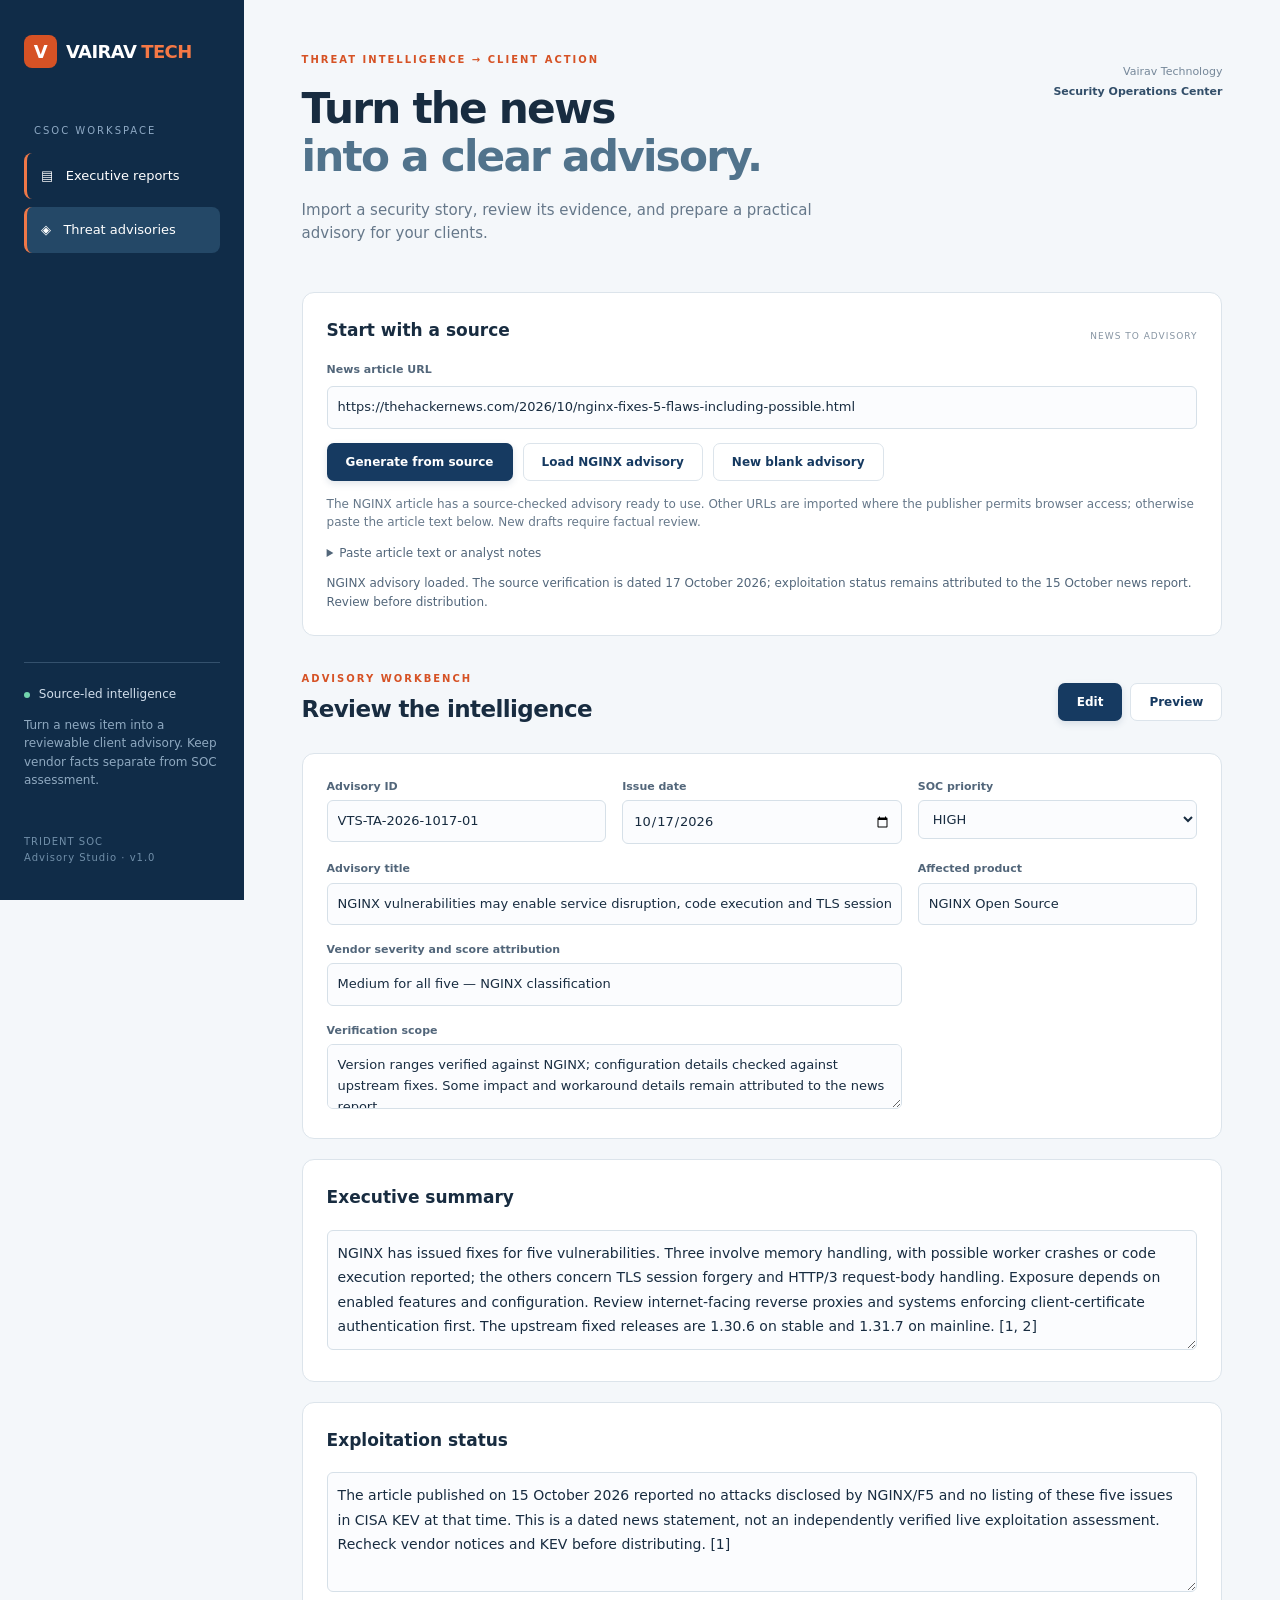
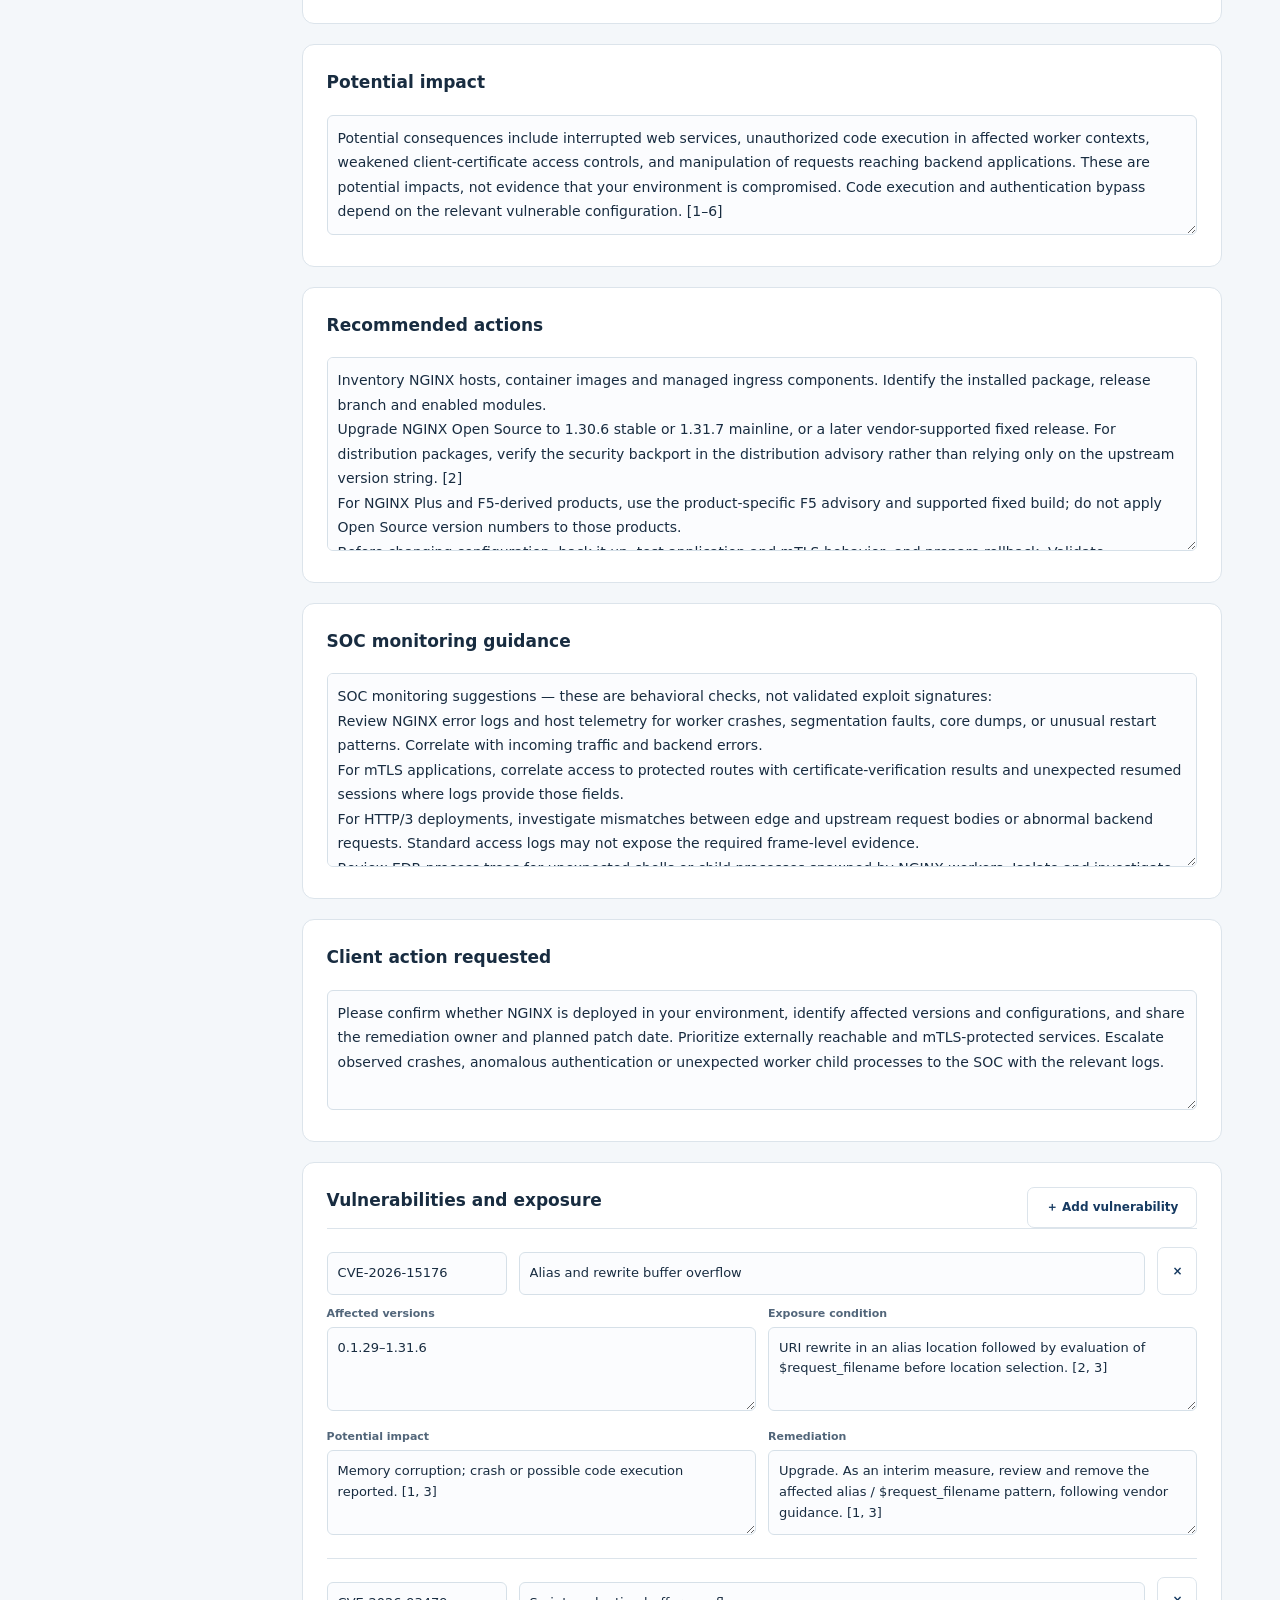
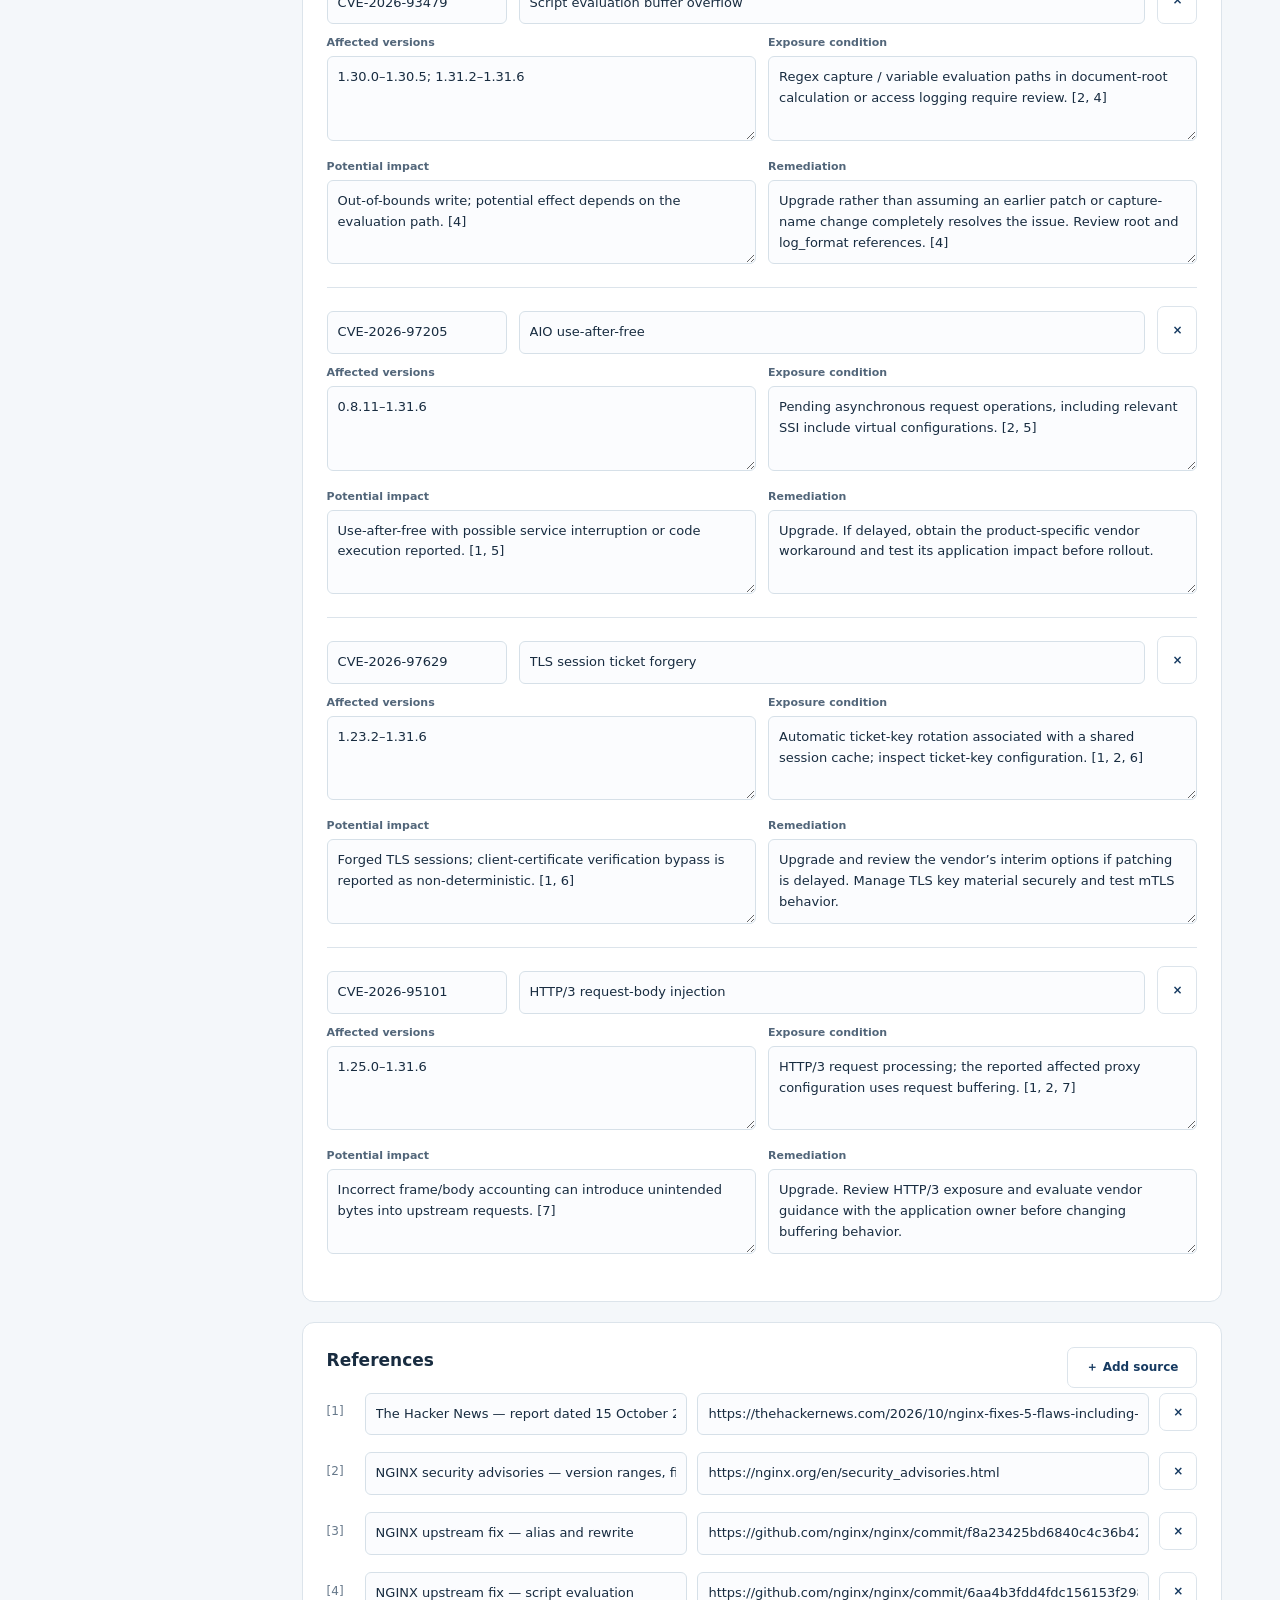
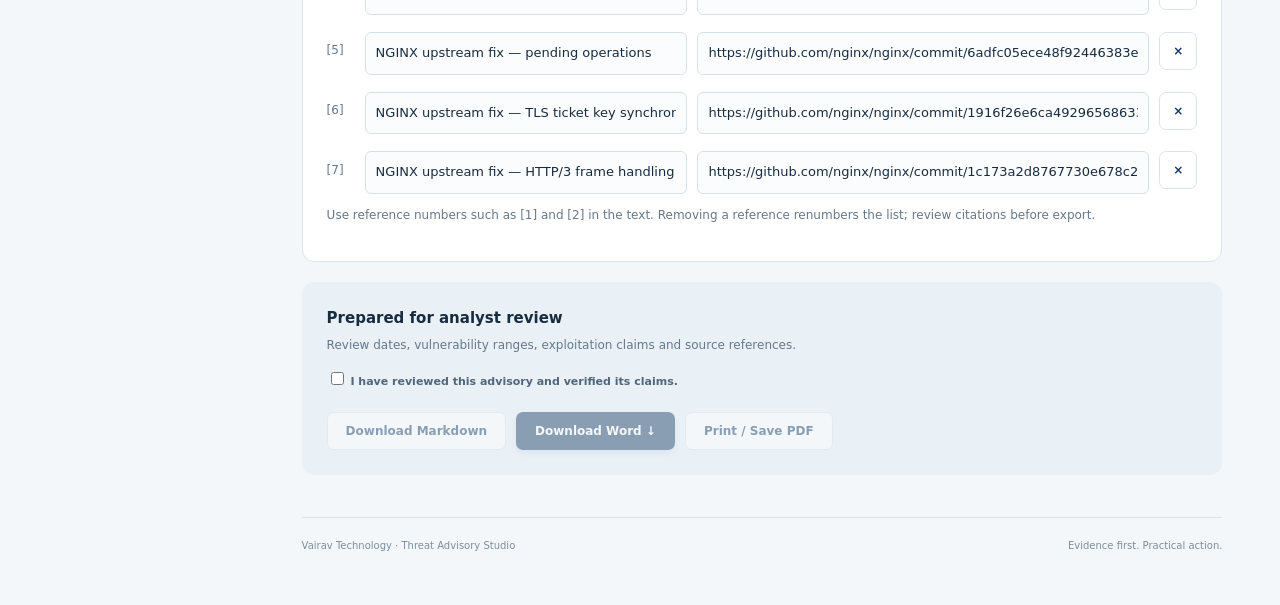
==== advisory.html @ c2ec7b16 "Add source-led threat advisory generator with NGINX advisory and editable exports" ====
<!doctype html><html lang="en"><head><meta charset="utf-8"><meta name="viewport" content="width=device-width,initial-scale=1"><title>Vairav | Threat Advisory Studio</title><meta name="description" content="Create reviewable threat advisories from security news, with source references, affected products and recommended actions."><link rel="stylesheet" href="style.css"><link rel="stylesheet" href="advisory.css"><script defer src="vendor/jszip.min.js"></script><script type="module" src="advisory.mjs"></script></head><body>
<aside><a class="brand" href="./"><span class="brandmark">V</span>VAIRAV<span class="orange">TECH</span></a><div class="workspace">CSOC WORKSPACE</div><a class="nav" href="./">▤ &nbsp; Executive reports</a><a class="nav selected" href="advisory.html">◈ &nbsp; Threat advisories</a><div class="side-note"><span class="dot"></span> Source-led intelligence<p>Turn a news item into a reviewable client advisory. Keep vendor facts separate from SOC assessment.</p></div><small>TRIDENT SOC<br>Advisory Studio · v1.0</small></aside>
<main><header><div><div class="eyebrow">THREAT INTELLIGENCE → CLIENT ACTION</div><h1>Turn the news<br><span>into a clear advisory.</span></h1><p>Import a security story, review its evidence, and prepare a practical advisory for your clients.</p></div><div class="headerbadge">Vairav Technology<br><b>Security Operations Center</b></div></header>
<section class="panel source-panel"><div class="panel-title"><h3>Start with a source</h3><span>NEWS TO ADVISORY</span></div><label>News article URL<input id="newsUrl" type="url" placeholder="https://…" value="https://thehackernews.com/2026/10/nginx-fixes-5-flaws-including-possible.html"></label><div class="source-actions"><button class="button primary" id="import">Generate from source</button><button class="button ghost" id="sample">Load NGINX advisory</button><button class="button ghost" id="blank">New blank advisory</button></div><p class="hint">The NGINX article has a source-checked advisory ready to use. Other URLs are imported where the publisher permits browser access; otherwise paste the article text below. New drafts require factual review.</p><details id="pasteDetails"><summary>Paste article text or analyst notes</summary><textarea id="article" rows="7" placeholder="Paste the article’s relevant paragraphs here. Do not include credentials or confidential client data."></textarea><button class="button ghost" id="fromText">Build draft from pasted text</button></details><div id="notice" role="status" aria-live="polite"></div></section>
<div class="section-heading"><div><div class="eyebrow">ADVISORY WORKBENCH</div><h2>Review the intelligence</h2></div><div class="tabs"><button id="editTab" class="button primary">Edit</button><button id="previewTab" class="button ghost">Preview</button></div></div>
<div id="editView"><section class="panel metadata"><label>Advisory ID<input id="advId"></label><label>Issue date<input id="advDate" type="date"></label><label>SOC priority<select id="priority"><option>REVIEW</option><option>LOW</option><option>MEDIUM</option><option>HIGH</option><option>CRITICAL</option></select></label><label class="wide">Advisory title<input id="title"></label><label>Affected product<input id="product"></label><label class="wide">Vendor severity and score attribution<input id="vendorSeverity"></label><label class="wide">Verification scope<textarea id="confidence" rows="2"></textarea></label></section>
<div id="sections"></div><section class="panel"><div class="panel-title"><h3>Vulnerabilities and exposure</h3><button class="button ghost" id="addCve">＋ Add vulnerability</button></div><div id="vulnerabilities"></div></section>
<section class="panel"><div class="panel-title"><h3>References</h3><button class="button ghost" id="addSource">＋ Add source</button></div><div id="sources"></div><p class="hint">Use reference numbers such as [1] and [2] in the text. Removing a reference renumbers the list; review citations before export.</p></section></div>
<section id="previewView" class="panel advisory-preview" hidden></section>
<section class="export-bar"><div><b>Prepared for analyst review</b><p>Review dates, vulnerability ranges, exploitation claims and source references.</p><label><input id="reviewed" type="checkbox"> I have reviewed this advisory and verified its claims.</label></div><div class="export-buttons"><button id="markdown" class="button ghost" disabled>Download Markdown</button><button id="word" class="button primary" disabled>Download Word ↓</button><button id="pdf" class="button ghost" disabled>Print / Save PDF</button></div><div id="exportMessage" role="status" aria-live="polite"></div></section>
<footer>Vairav Technology · Threat Advisory Studio<span>Evidence first. Practical action.</span></footer></main></body></html>
---- style.css ----
:root{--navy:#163a61;--ink:#182c40;--muted:#66788a;--orange:#d65225;--line:#dce4eb;--bg:#f4f7fa}*{box-sizing:border-box}body{margin:0;background:var(--bg);color:var(--ink);font:15px/1.55 system-ui,-apple-system,Segoe UI,sans-serif}aside{position:fixed;width:244px;inset:0 auto 0 0;background:#102c48;color:#fff;padding:35px 24px;display:flex;flex-direction:column}.brand{font-size:18px;font-weight:800;letter-spacing:-.6px;color:white;text-decoration:none;display:flex;align-items:center;gap:5px}.brandmark{display:grid;place-items:center;background:var(--orange);width:33px;height:33px;border-radius:8px;margin-right:4px}.orange{color:#f57845}.workspace{font-size:10px;letter-spacing:2px;color:#8ea9c4;margin:55px 10px 14px}.nav{padding:13px 14px;border-radius:8px;background:#244867;font-size:13px;border-left:3px solid #ef7848}.side-note{margin-top:auto;border-top:1px solid #34516d;padding-top:22px;font-size:12px;color:#d1deeb}.side-note p{font-size:12px;color:#8fa9c0}.dot{display:inline-block;width:6px;height:6px;border-radius:50%;background:#72d5ae;margin-right:5px}aside small{color:#718fa9;font-size:10px;letter-spacing:1px;margin-top:32px}main{margin-left:244px;padding:52px clamp(24px,4.5vw,80px);max-width:1700px}header{display:flex;justify-content:space-between;align-items:start;gap:30px}.eyebrow{font-size:10px;font-weight:800;letter-spacing:2px;color:var(--orange)}h1{font-size:clamp(30px,3.3vw,49px);line-height:1.15;letter-spacing:-1.8px;margin:17px 0}h1 span{color:#51738c}header p{max-width:560px;color:var(--muted);font-size:15px}.headerbadge{font-size:11px;text-align:right;color:#758799;padding-top:10px;line-height:1.8}.headerbadge b{color:#324e69}h2{font-size:23px;letter-spacing:-.6px}h3{font-size:17px;margin:0 0 14px}.steps{display:flex;gap:40px;border-bottom:1px solid var(--line);margin:35px 0 28px;color:#8a99a7;font-size:12px;font-weight:700}.steps span{padding:12px 0}.steps .on{border-bottom:2px solid var(--orange);color:var(--navy)}.upload{border:1.5px dashed #bbccd9;border-radius:16px;background:linear-gradient(135deg,#fff,#f8fbfd);text-align:center;padding:38px 20px}.upload.drag{border-color:var(--orange);background:#fff5ed}.upload-icon{border:1px solid #d6e3ec;background:#eaf1f7;color:var(--navy);border-radius:13px;font-size:28px;margin:0 auto;width:53px;height:53px}.upload h2{margin:13px 0 6px}.upload p,.support{color:var(--muted);font-size:13px}.support{font-size:11px;margin-top:17px}.button{display:inline-flex;justify-content:center;align-items:center;border:1px solid transparent;border-radius:7px;padding:11px 18px;font:600 12px system-ui;cursor:pointer;text-decoration:none;transition:background .15s,transform .15s;gap:5px}.button:hover{transform:translateY(-1px)}.primary{background:var(--navy);color:#fff;box-shadow:0 3px 7px #163a6120}.primary:hover{background:#24537d}.ghost{background:#fff;border-color:var(--line);color:var(--navy)}button:disabled{opacity:.45;cursor:not-allowed;transform:none}.empty-note{margin:30px 0}.empty-note>b{font-size:15px}.empty-note>div{display:grid;grid-template-columns:repeat(3,1fr);gap:25px;margin-top:20px}.empty-note span{color:var(--orange);font-size:11px}.empty-note strong{display:block;color:var(--ink);font-size:13px;margin:7px 0}.empty-note span{color:var(--muted);font-size:12px}.section-heading,.panel-title{display:flex;justify-content:space-between;align-items:center;gap:15px}.section-heading{margin:35px 0 20px}.section-heading h2{margin:5px 0}.panel{background:#fff;border:1px solid var(--line);border-radius:12px;padding:24px;margin-bottom:20px}.panel-title>span{font-size:9px;letter-spacing:1px;color:#8694a2;max-width:45%;overflow-wrap:anywhere}.metrics{display:grid;grid-template-columns:repeat(4,1fr);gap:15px;margin:20px 0}.metric{background:#fff;border:1px solid var(--line);padding:20px;border-radius:10px}.metric b{display:block;font-size:28px;color:var(--navy)}.metric span{font-size:10px;font-weight:700;letter-spacing:.7px;color:var(--muted)}label{font-size:11px;font-weight:600;color:#52667a}input:not([type=checkbox]),select,textarea{font:13px/1.6 system-ui;width:100%;border:1px solid #d6e0e8;border-radius:6px;padding:10px;background:#fbfcfe;color:var(--ink);margin-top:5px}textarea{resize:vertical;min-height:65px}input:focus,textarea:focus,select:focus{outline:2px solid #8db3d3;outline-offset:1px}.metadata{display:grid;grid-template-columns:repeat(3,1fr);gap:16px}.charts{display:grid;grid-template-columns:repeat(3,1fr);gap:20px}.chart-card h4{font-size:13px;margin:5px 0 10px}.chart-card canvas{max-width:100%;height:auto}.finding{border-top:1px solid var(--line);padding:18px 0}.finding-head{display:grid;grid-template-columns:110px 1fr 40px;gap:10px;align-items:center}.finding-grid{display:grid;grid-template-columns:1fr 1fr;gap:16px;margin-top:10px}.finding select{font-size:11px}.hint{color:var(--muted);font-size:12px;margin-top:0}.table-scroll{overflow:auto}table{width:100%;border-collapse:collapse;font-size:12px}th{text-align:left;color:var(--muted);font-size:9px;letter-spacing:.7px;background:#f4f7fa}td,th{border-bottom:1px solid var(--line);padding:12px 9px}td:nth-child(n+3){text-align:right}.status{font-size:10px;background:#eaf3f8;border-radius:4px;padding:4px 7px;white-space:nowrap}details{margin-top:20px;font-size:12px;color:#52667a}pre{max-height:300px;overflow:auto;white-space:pre-wrap;background:#f4f7fa;padding:15px;font-size:11px}.export-bar{background:#e9f0f6;border-radius:12px;padding:25px;display:flex;justify-content:space-between;gap:20px;flex-wrap:wrap}.export-bar p{font-size:12px;color:var(--muted);margin:6px 0 14px}.export-buttons{display:flex;align-items:center;gap:10px}footer{display:flex;justify-content:space-between;border-top:1px solid var(--line);font-size:10px;color:#7d8d9d;margin-top:42px;padding-top:20px}.warning{background:#fff6e8;border:1px solid #f0d5ac;border-radius:8px;padding:15px;font-size:12px;color:#845019}.warning ul{padding-left:20px;margin-bottom:0}.warning.good{background:#ebf7ef;border-color:#c8e3d0;color:#326447}#progress{margin-top:15px;font-size:12px}#exportStatus{width:100%;font-size:12px}.error{color:#ad2929}input[type=checkbox]{accent-color:var(--navy)}[hidden]{display:none!important}@media(max-width:1000px){aside{width:190px;padding:30px 16px}main{margin-left:190px;padding:35px 25px}.charts{grid-template-columns:1fr}.chart-card canvas{max-width:330px}.metrics{grid-template-columns:repeat(2,1fr)}.metadata{grid-template-columns:repeat(2,1fr)}}@media(max-width:650px){aside{position:static;width:100%;padding:15px 20px}.workspace,.nav,.side-note,aside small{display:none}main{margin:0;padding:28px 18px}.headerbadge{display:none}.steps{gap:15px;font-size:10px}.empty-note>div,.metadata,.finding-grid{grid-template-columns:1fr}.finding-head{grid-template-columns:85px 1fr 30px}.export-buttons{flex-wrap:wrap}footer span{display:none}}@media print{aside,header,.steps,.upload,.empty-note,.export-bar,footer,.section-heading,#warnings,details,.metadata,.button,.hint{display:none!important}main{margin:0;padding:0}.panel{break-inside:avoid;border:0;padding:5px 0}.charts{grid-template-columns:repeat(3,1fr)}textarea,input,select{border:0;background:white;padding:0;resize:none;color:#000}textarea{overflow:visible}.finding{break-inside:avoid}.metrics{grid-template-columns:repeat(4,1fr)}body{background:white}#editor{display:block!important}.panel-title span{display:none}}
---- advisory.css ----
.nav{display:block;color:#fff;text-decoration:none;margin-bottom:8px;background:transparent}.nav.selected{background:#244867}.source-panel{margin-top:32px}.source-actions{display:flex;gap:10px;margin:14px 0}.source-panel details{margin-top:12px}.source-panel details button{margin-top:10px}.wide{grid-column:span 2}.tabs{display:flex;gap:8px}.field-section textarea{font-size:14px;line-height:1.75}.cve-card{border-top:1px solid var(--line);padding:18px 0}.cve-top{display:grid;grid-template-columns:180px 1fr 40px;gap:12px}.cve-fields{display:grid;grid-template-columns:1fr 1fr;gap:12px;margin-top:10px}.source-row{display:grid;grid-template-columns:28px 1fr 1.4fr 38px;gap:10px;align-items:center;margin-bottom:12px}.source-row>span{font-size:12px;color:var(--muted)}#notice{font-size:12px;color:#52667a;margin-top:12px}.advisory-preview h1{font-size:29px;line-height:1.25;letter-spacing:-.7px}.advisory-preview h2{font-size:19px;margin-top:30px}.advisory-preview p{white-space:pre-wrap}.advisory-preview table{font-size:11px;table-layout:fixed}.advisory-preview td{vertical-align:top;text-align:left;overflow-wrap:anywhere}.advisory-preview th{background:var(--navy);color:white}.advisory-preview a{color:#245b86;overflow-wrap:anywhere}.advisory-preview .pills{display:flex;gap:10px;font-size:11px;font-weight:700}.advisory-preview .pills span{padding:5px 10px;border:1px solid var(--line);border-radius:4px}.advisory-preview .pills span:first-child{background:#fff1e9;color:#ad4925}.advisory-preview .ref{font-size:11px}.advisory-preview pre{white-space:pre-wrap}.export-buttons{flex-wrap:wrap}@media(max-width:700px){.wide{grid-column:auto}.cve-top{grid-template-columns:1fr 35px}.cve-top input:nth-child(2){grid-row:2;grid-column:1/3}.cve-fields{grid-template-columns:1fr}.source-row{grid-template-columns:25px 1fr 35px}.source-row input:nth-of-type(2){grid-row:2;grid-column:2/3}.source-actions{flex-wrap:wrap}.section-heading{align-items:start}}
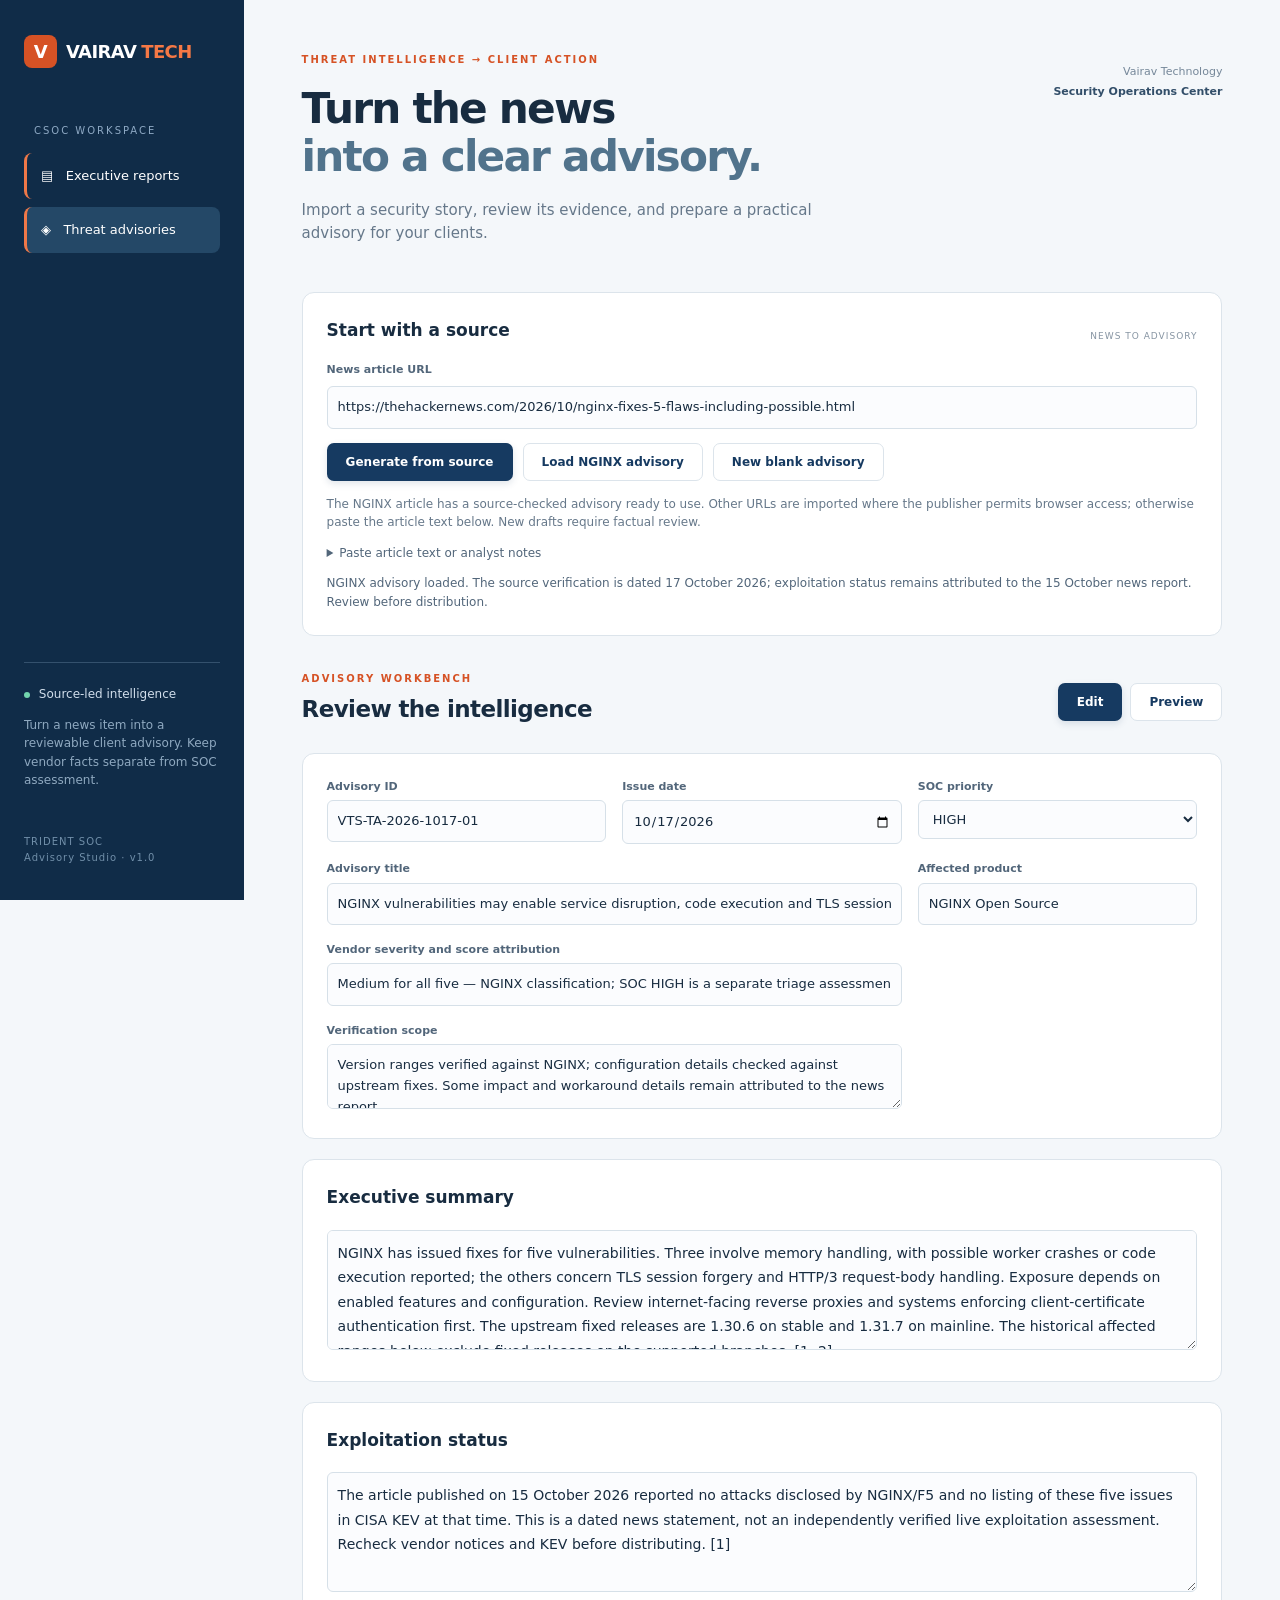
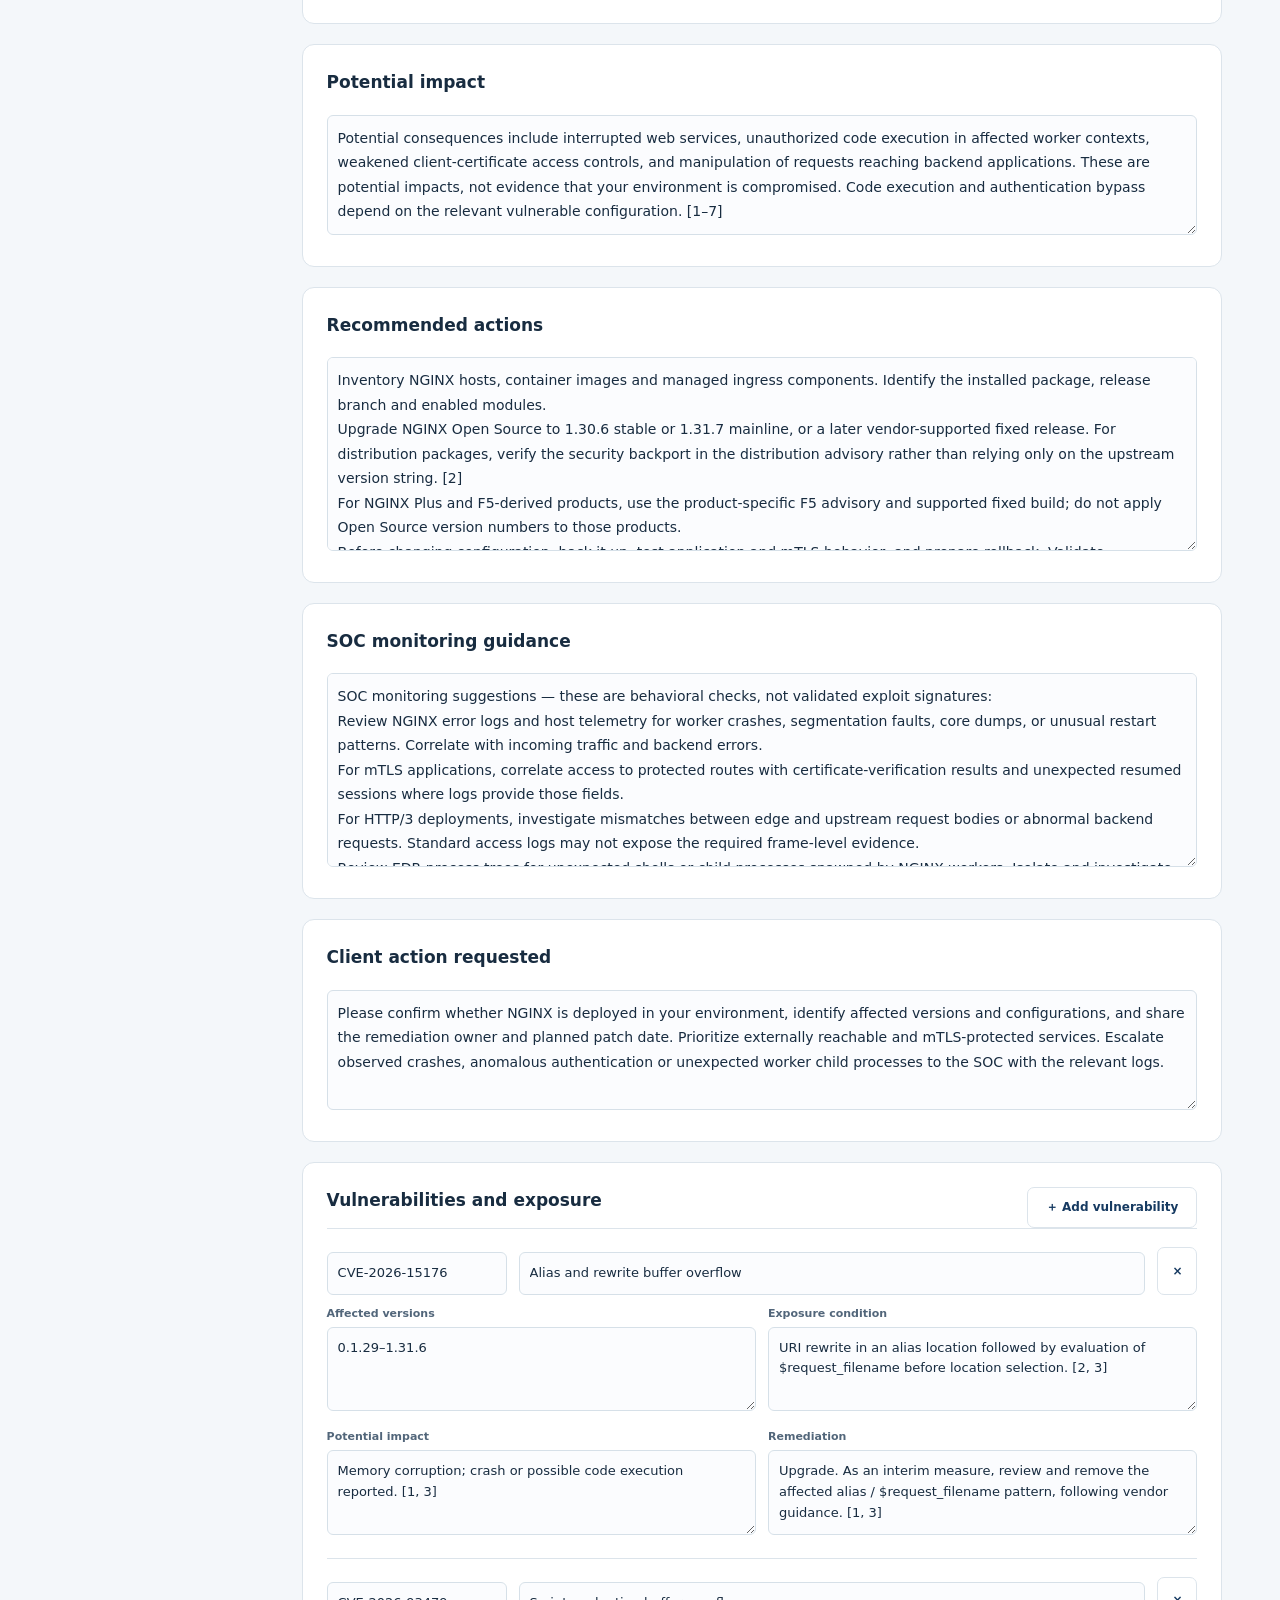
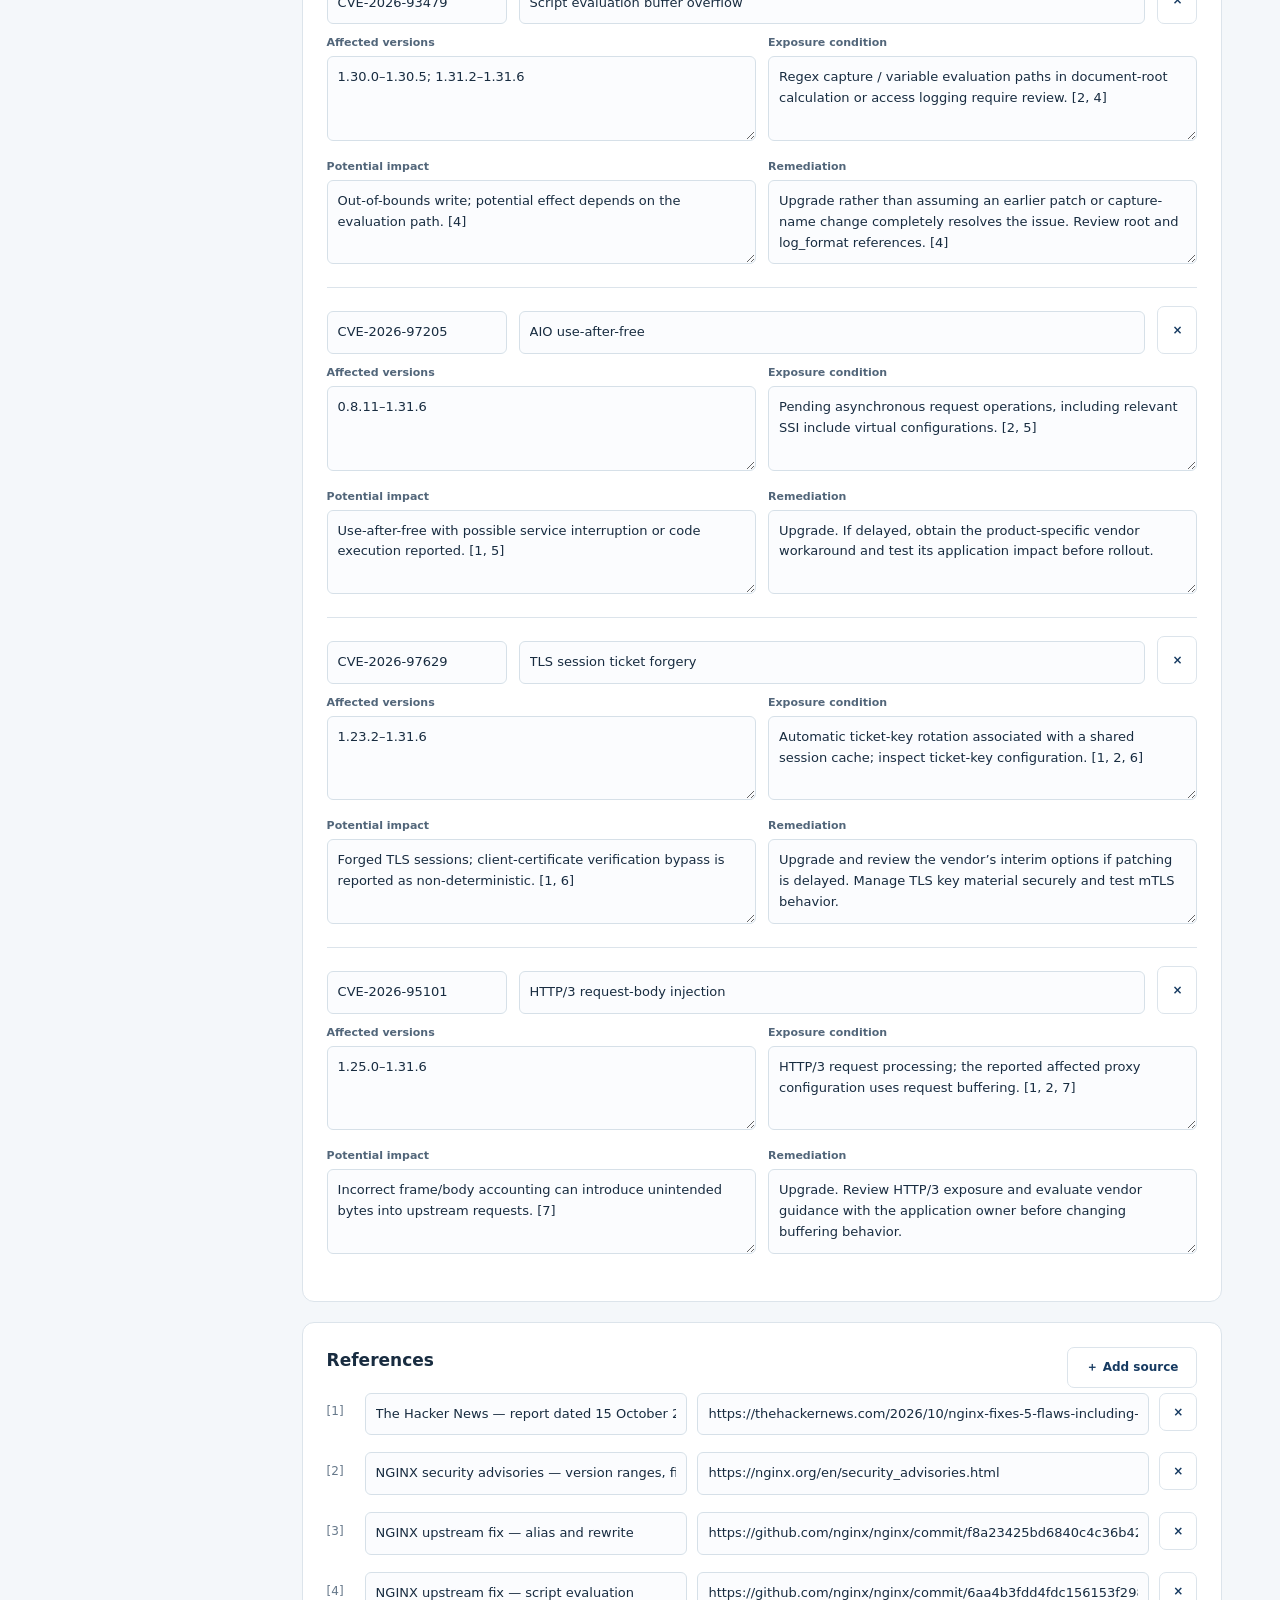
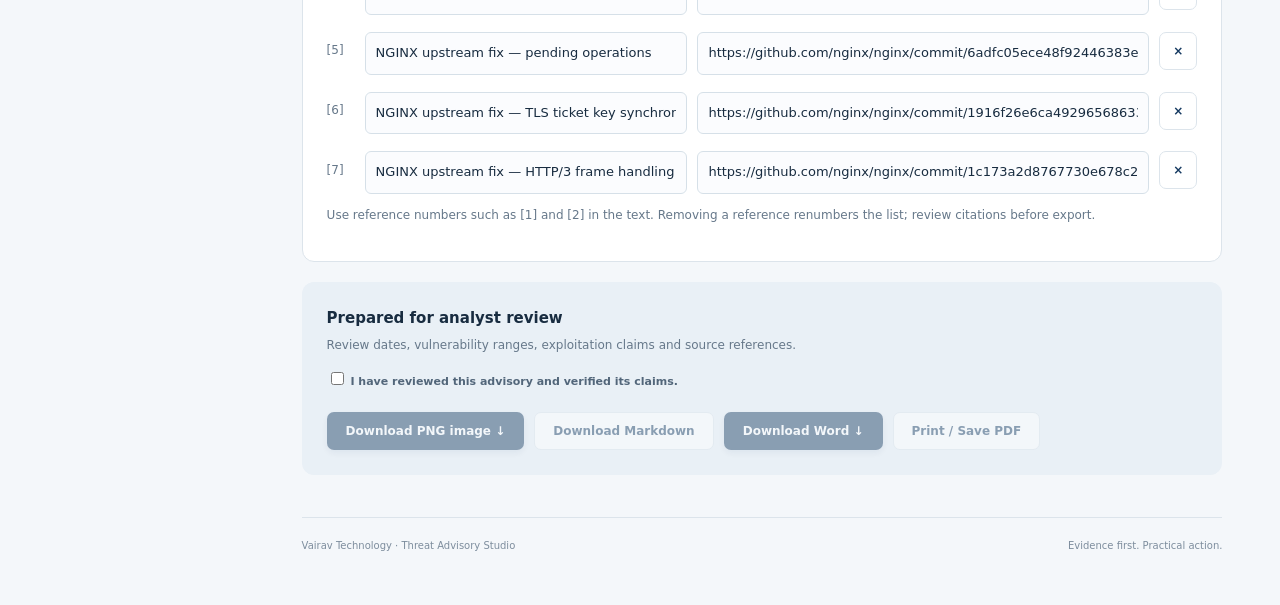
==== commit dbb6d24a: "Add high-resolution PNG threat advisory export" ====
--- a/advisory.html
+++ b/advisory.html
@@ -7,5 +7,5 @@
 <div id="sections"></div><section class="panel"><div class="panel-title"><h3>Vulnerabilities and exposure</h3><button class="button ghost" id="addCve">＋ Add vulnerability</button></div><div id="vulnerabilities"></div></section>
 <section class="panel"><div class="panel-title"><h3>References</h3><button class="button ghost" id="addSource">＋ Add source</button></div><div id="sources"></div><p class="hint">Use reference numbers such as [1] and [2] in the text. Removing a reference renumbers the list; review citations before export.</p></section></div>
 <section id="previewView" class="panel advisory-preview" hidden></section>
-<section class="export-bar"><div><b>Prepared for analyst review</b><p>Review dates, vulnerability ranges, exploitation claims and source references.</p><label><input id="reviewed" type="checkbox"> I have reviewed this advisory and verified its claims.</label></div><div class="export-buttons"><button id="markdown" class="button ghost" disabled>Download Markdown</button><button id="word" class="button primary" disabled>Download Word ↓</button><button id="pdf" class="button ghost" disabled>Print / Save PDF</button></div><div id="exportMessage" role="status" aria-live="polite"></div></section>
+<section class="export-bar"><div><b>Prepared for analyst review</b><p>Review dates, vulnerability ranges, exploitation claims and source references.</p><label><input id="reviewed" type="checkbox"> I have reviewed this advisory and verified its claims.</label></div><div class="export-buttons"><button id="png" class="button primary" disabled>Download PNG image ↓</button><button id="markdown" class="button ghost" disabled>Download Markdown</button><button id="word" class="button primary" disabled>Download Word ↓</button><button id="pdf" class="button ghost" disabled>Print / Save PDF</button></div><div id="exportMessage" role="status" aria-live="polite"></div></section>
 <footer>Vairav Technology · Threat Advisory Studio<span>Evidence first. Practical action.</span></footer></main></body></html>
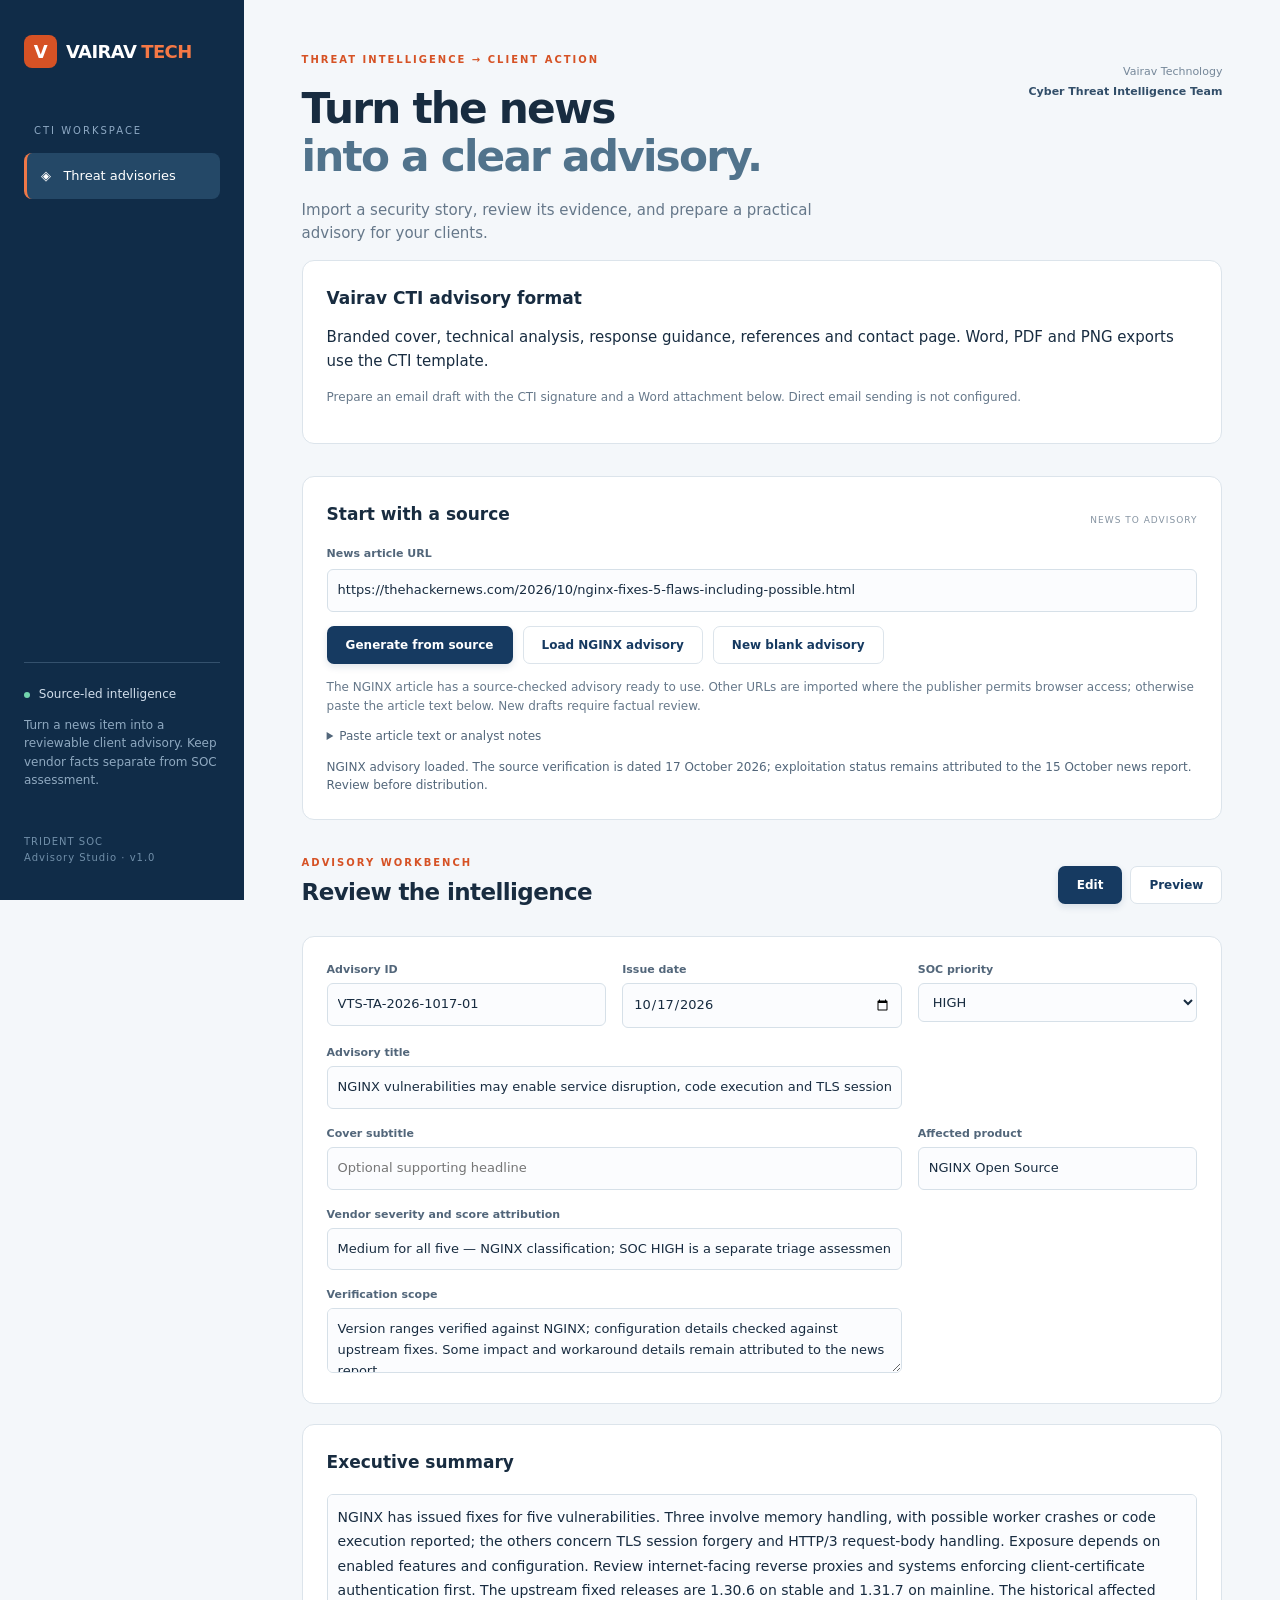
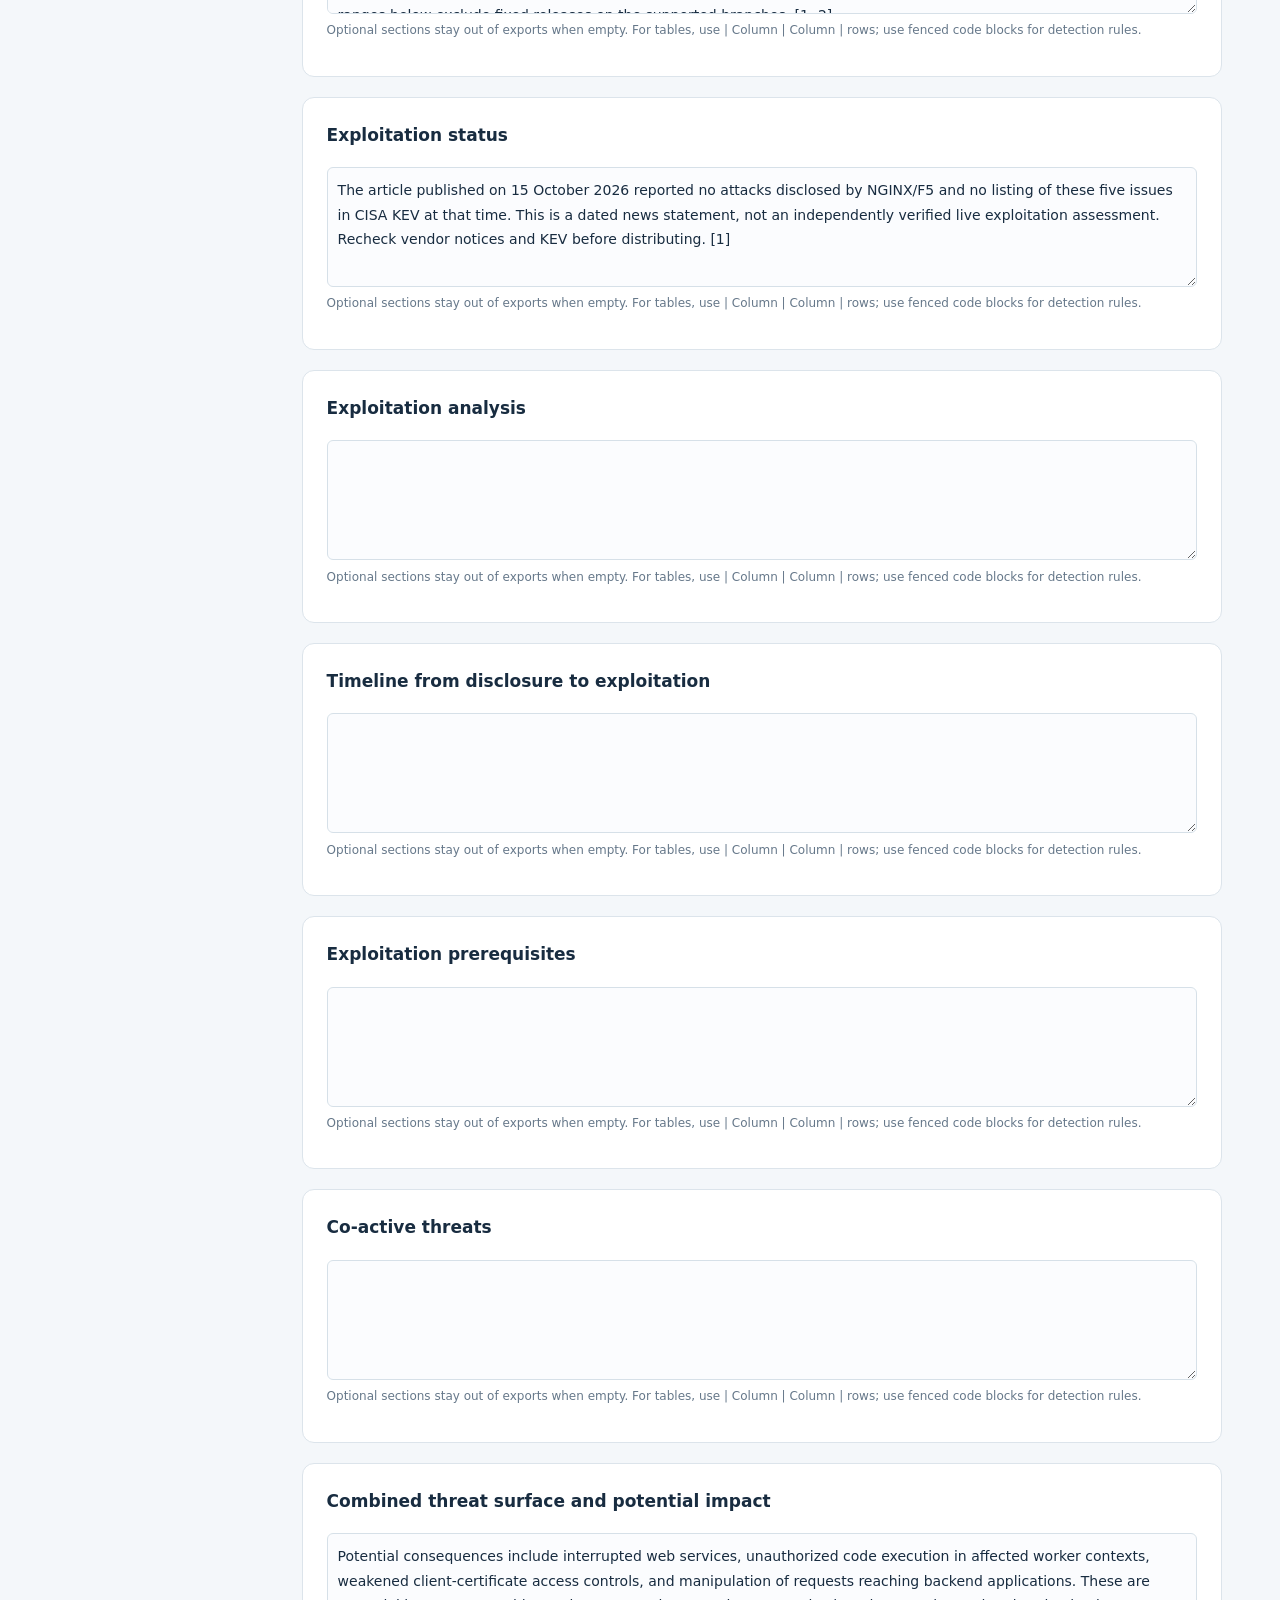
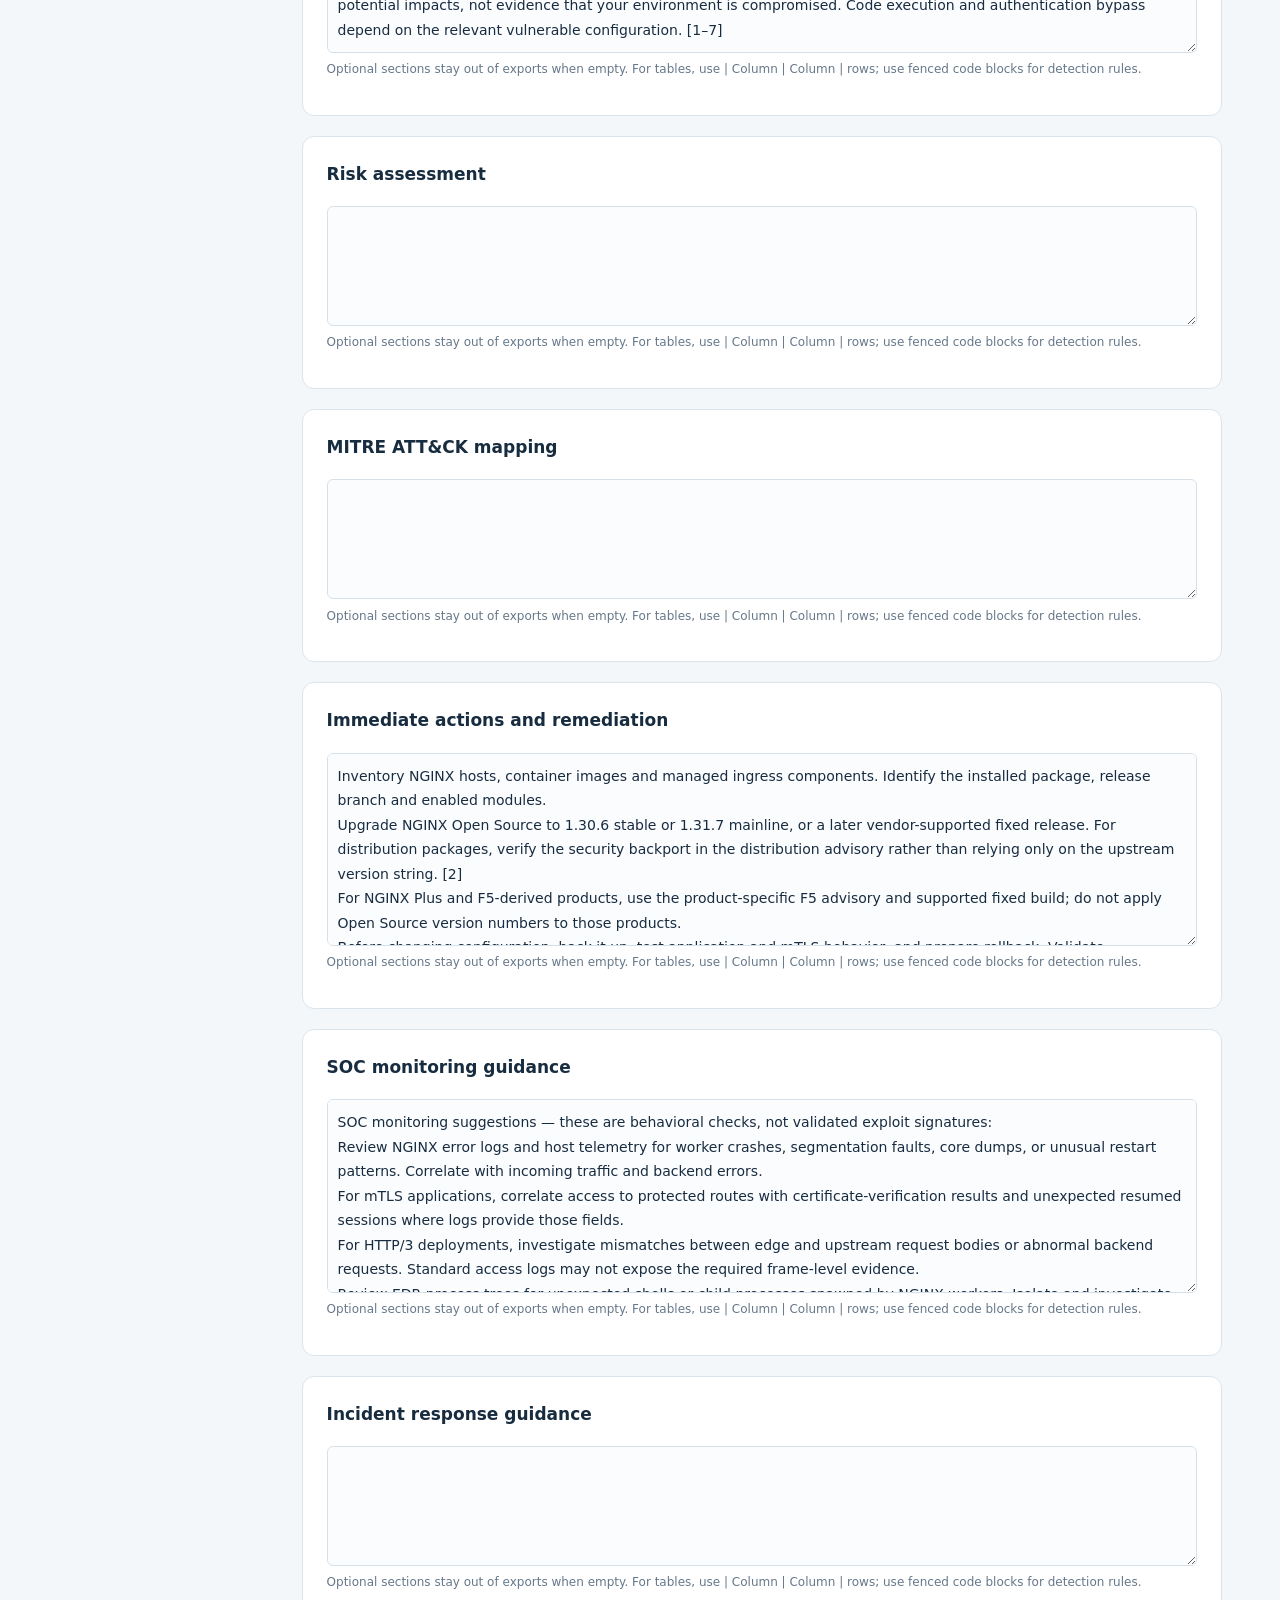
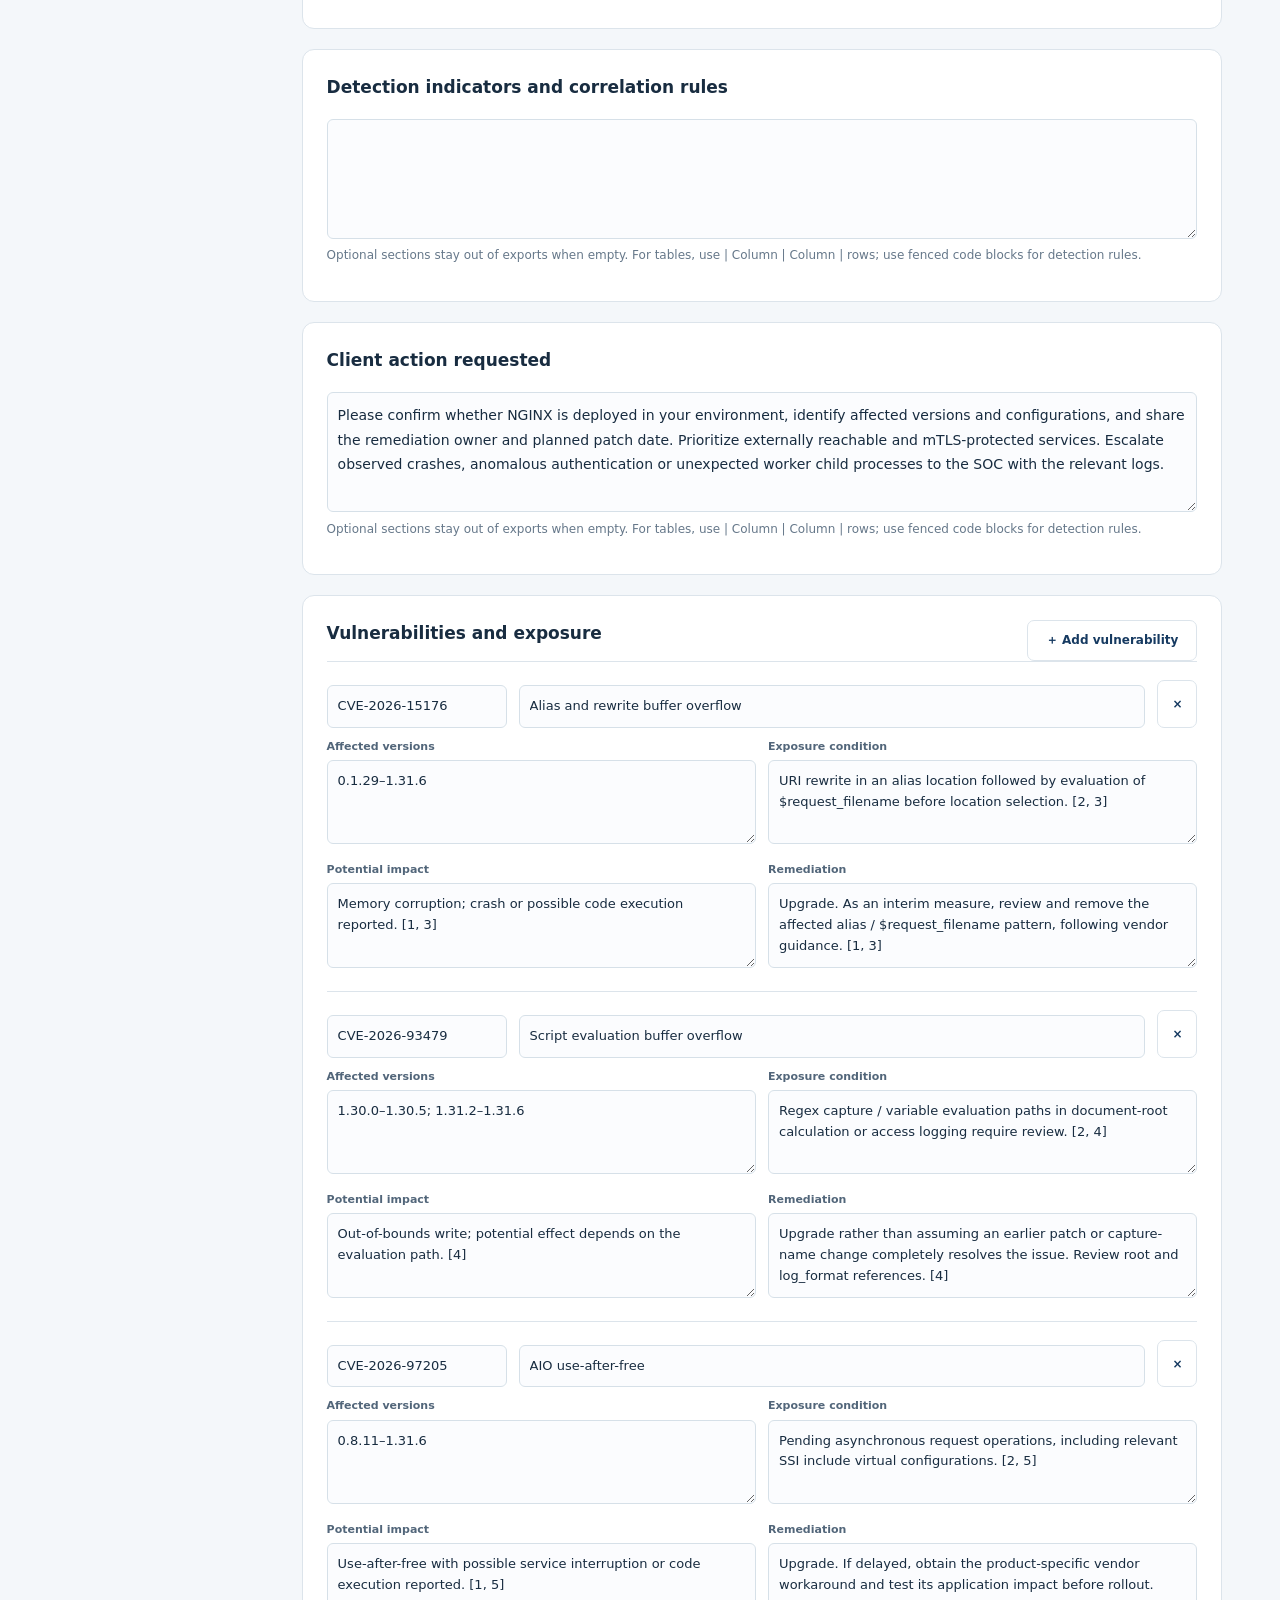
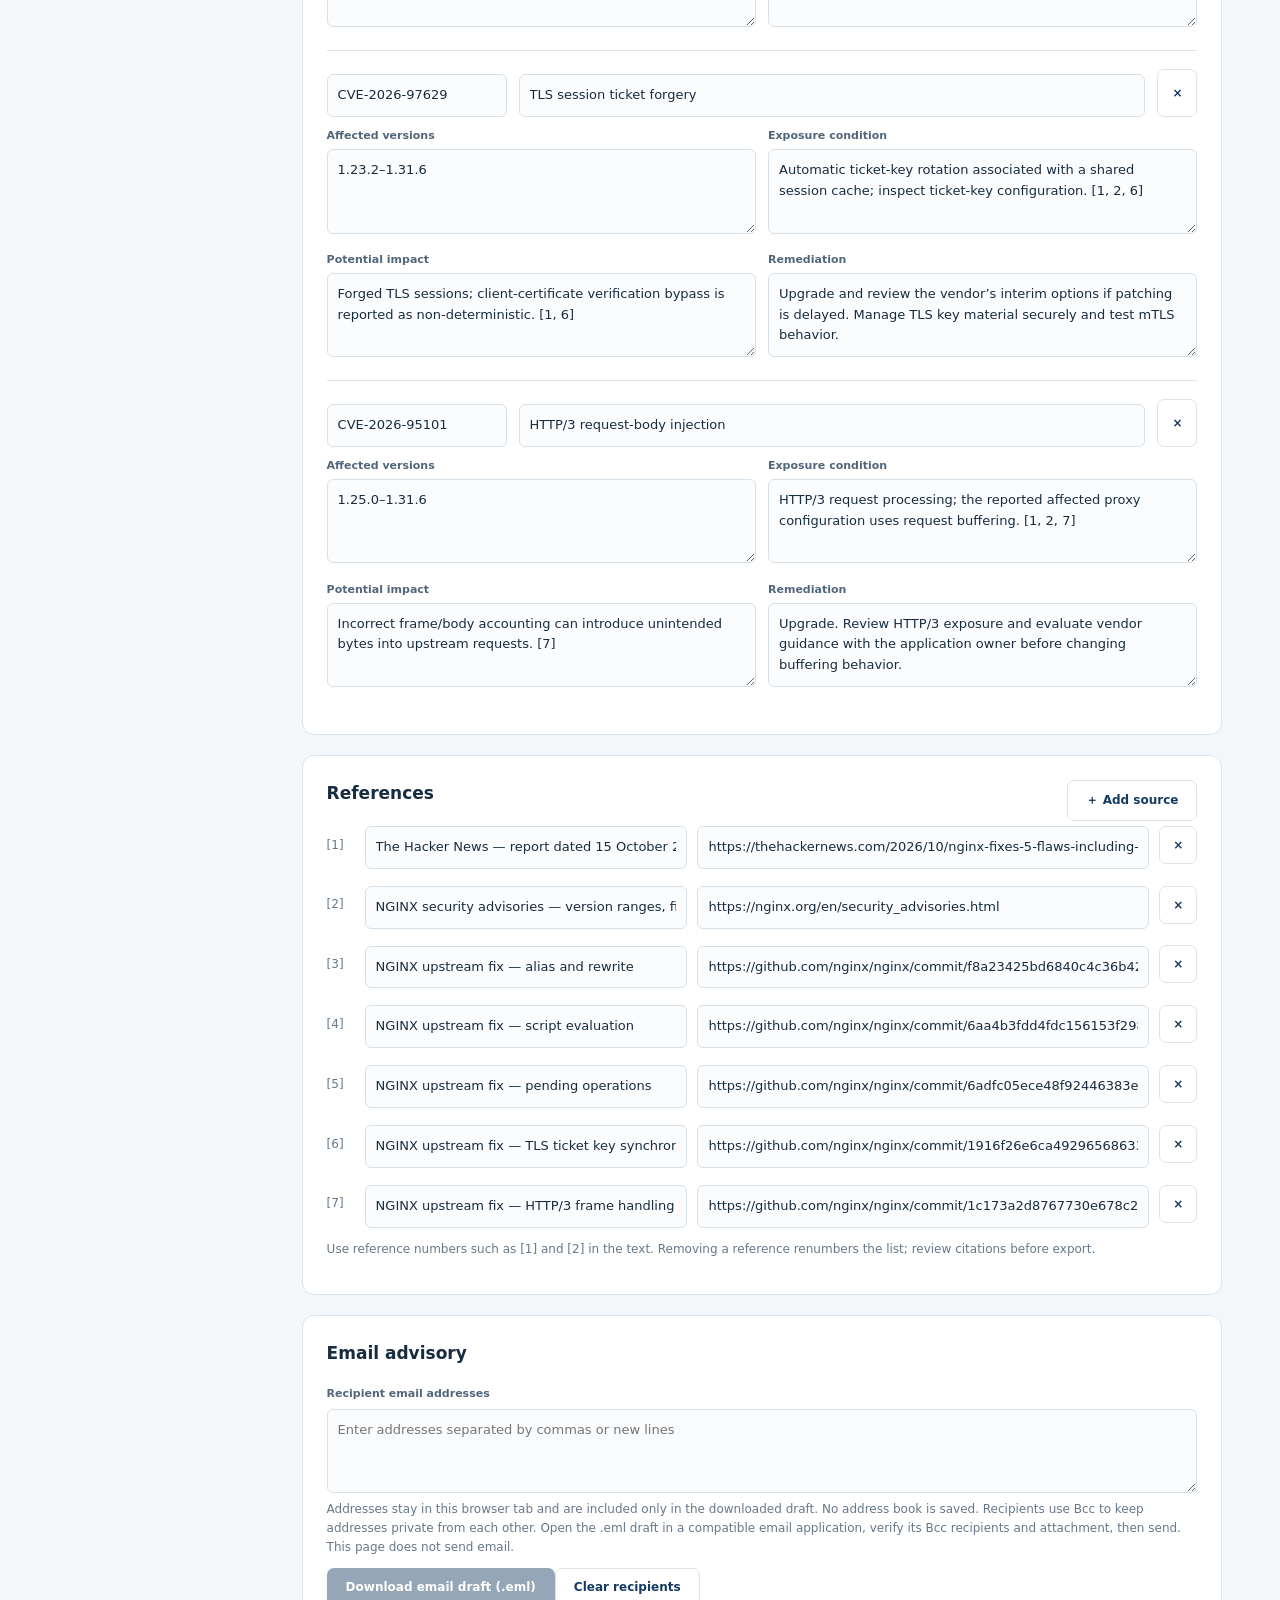
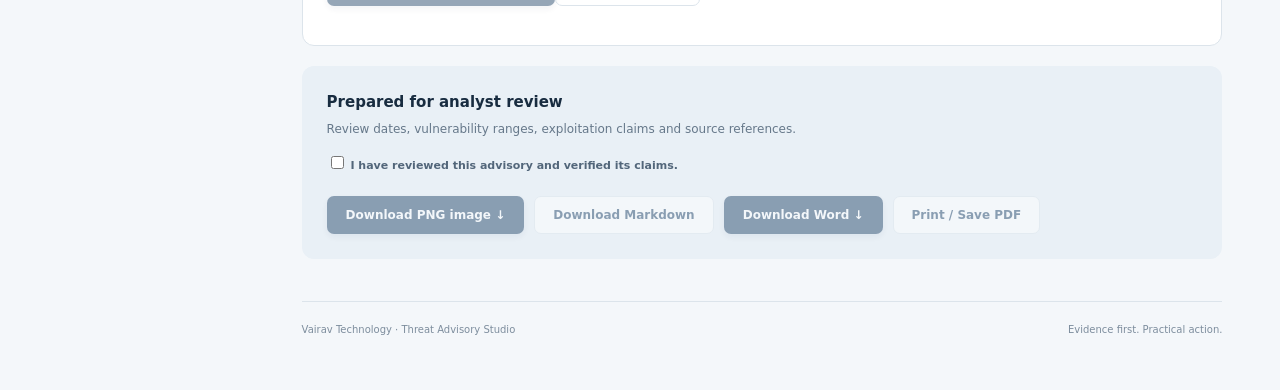
==== commit 3c157f60: "Separate CTI workspace and apply Vairav advisory template with private email drafts" ====
--- a/advisory.html
+++ b/advisory.html
@@ -1,11 +1,11 @@
 <!doctype html><html lang="en"><head><meta charset="utf-8"><meta name="viewport" content="width=device-width,initial-scale=1"><title>Vairav | Threat Advisory Studio</title><meta name="description" content="Create reviewable threat advisories from security news, with source references, affected products and recommended actions."><link rel="stylesheet" href="style.css"><link rel="stylesheet" href="advisory.css"><script defer src="vendor/jszip.min.js"></script><script type="module" src="advisory.mjs"></script></head><body>
-<aside><a class="brand" href="./"><span class="brandmark">V</span>VAIRAV<span class="orange">TECH</span></a><div class="workspace">CSOC WORKSPACE</div><a class="nav" href="./">▤ &nbsp; Executive reports</a><a class="nav selected" href="advisory.html">◈ &nbsp; Threat advisories</a><div class="side-note"><span class="dot"></span> Source-led intelligence<p>Turn a news item into a reviewable client advisory. Keep vendor facts separate from SOC assessment.</p></div><small>TRIDENT SOC<br>Advisory Studio · v1.0</small></aside>
-<main><header><div><div class="eyebrow">THREAT INTELLIGENCE → CLIENT ACTION</div><h1>Turn the news<br><span>into a clear advisory.</span></h1><p>Import a security story, review its evidence, and prepare a practical advisory for your clients.</p></div><div class="headerbadge">Vairav Technology<br><b>Security Operations Center</b></div></header>
-<section class="panel source-panel"><div class="panel-title"><h3>Start with a source</h3><span>NEWS TO ADVISORY</span></div><label>News article URL<input id="newsUrl" type="url" placeholder="https://…" value="https://thehackernews.com/2026/10/nginx-fixes-5-flaws-including-possible.html"></label><div class="source-actions"><button class="button primary" id="import">Generate from source</button><button class="button ghost" id="sample">Load NGINX advisory</button><button class="button ghost" id="blank">New blank advisory</button></div><p class="hint">The NGINX article has a source-checked advisory ready to use. Other URLs are imported where the publisher permits browser access; otherwise paste the article text below. New drafts require factual review.</p><details id="pasteDetails"><summary>Paste article text or analyst notes</summary><textarea id="article" rows="7" placeholder="Paste the article’s relevant paragraphs here. Do not include credentials or confidential client data."></textarea><button class="button ghost" id="fromText">Build draft from pasted text</button></details><div id="notice" role="status" aria-live="polite"></div></section>
+<aside><a class="brand" href="advisory.html"><span class="brandmark">V</span>VAIRAV<span class="orange">TECH</span></a><div class="workspace">CTI WORKSPACE</div><a class="nav selected" href="advisory.html">◈ &nbsp; Threat advisories</a><div class="side-note"><span class="dot"></span> Source-led intelligence<p>Turn a news item into a reviewable client advisory. Keep vendor facts separate from SOC assessment.</p></div><small>TRIDENT SOC<br>Advisory Studio · v1.0</small></aside>
+<main><header><div><div class="eyebrow">THREAT INTELLIGENCE → CLIENT ACTION</div><h1>Turn the news<br><span>into a clear advisory.</span></h1><p>Import a security story, review its evidence, and prepare a practical advisory for your clients.</p></div><div class="headerbadge">Vairav Technology<br><b>Cyber Threat Intelligence Team</b></div></header>
+<section class="panel"><h3>Vairav CTI advisory format</h3><p>Branded cover, technical analysis, response guidance, references and contact page. Word, PDF and PNG exports use the CTI template.</p><p class="hint">Prepare an email draft with the CTI signature and a Word attachment below. Direct email sending is not configured.</p></section><section class="panel source-panel"><div class="panel-title"><h3>Start with a source</h3><span>NEWS TO ADVISORY</span></div><label>News article URL<input id="newsUrl" type="url" placeholder="https://…" value="https://thehackernews.com/2026/10/nginx-fixes-5-flaws-including-possible.html"></label><div class="source-actions"><button class="button primary" id="import">Generate from source</button><button class="button ghost" id="sample">Load NGINX advisory</button><button class="button ghost" id="blank">New blank advisory</button></div><p class="hint">The NGINX article has a source-checked advisory ready to use. Other URLs are imported where the publisher permits browser access; otherwise paste the article text below. New drafts require factual review.</p><details id="pasteDetails"><summary>Paste article text or analyst notes</summary><textarea id="article" rows="7" placeholder="Paste the article’s relevant paragraphs here. Do not include credentials or confidential client data."></textarea><button class="button ghost" id="fromText">Build draft from pasted text</button></details><div id="notice" role="status" aria-live="polite"></div></section>
 <div class="section-heading"><div><div class="eyebrow">ADVISORY WORKBENCH</div><h2>Review the intelligence</h2></div><div class="tabs"><button id="editTab" class="button primary">Edit</button><button id="previewTab" class="button ghost">Preview</button></div></div>
-<div id="editView"><section class="panel metadata"><label>Advisory ID<input id="advId"></label><label>Issue date<input id="advDate" type="date"></label><label>SOC priority<select id="priority"><option>REVIEW</option><option>LOW</option><option>MEDIUM</option><option>HIGH</option><option>CRITICAL</option></select></label><label class="wide">Advisory title<input id="title"></label><label>Affected product<input id="product"></label><label class="wide">Vendor severity and score attribution<input id="vendorSeverity"></label><label class="wide">Verification scope<textarea id="confidence" rows="2"></textarea></label></section>
+<div id="editView"><section class="panel metadata"><label>Advisory ID<input id="advId"></label><label>Issue date<input id="advDate" type="date"></label><label>SOC priority<select id="priority"><option>REVIEW</option><option>LOW</option><option>MEDIUM</option><option>HIGH</option><option>CRITICAL</option></select></label><label class="wide">Advisory title<input id="title"></label><label class="wide">Cover subtitle<input id="subtitle" placeholder="Optional supporting headline"></label><label>Affected product<input id="product"></label><label class="wide">Vendor severity and score attribution<input id="vendorSeverity"></label><label class="wide">Verification scope<textarea id="confidence" rows="2"></textarea></label></section>
 <div id="sections"></div><section class="panel"><div class="panel-title"><h3>Vulnerabilities and exposure</h3><button class="button ghost" id="addCve">＋ Add vulnerability</button></div><div id="vulnerabilities"></div></section>
 <section class="panel"><div class="panel-title"><h3>References</h3><button class="button ghost" id="addSource">＋ Add source</button></div><div id="sources"></div><p class="hint">Use reference numbers such as [1] and [2] in the text. Removing a reference renumbers the list; review citations before export.</p></section></div>
 <section id="previewView" class="panel advisory-preview" hidden></section>
-<section class="export-bar"><div><b>Prepared for analyst review</b><p>Review dates, vulnerability ranges, exploitation claims and source references.</p><label><input id="reviewed" type="checkbox"> I have reviewed this advisory and verified its claims.</label></div><div class="export-buttons"><button id="png" class="button primary" disabled>Download PNG image ↓</button><button id="markdown" class="button ghost" disabled>Download Markdown</button><button id="word" class="button primary" disabled>Download Word ↓</button><button id="pdf" class="button ghost" disabled>Print / Save PDF</button></div><div id="exportMessage" role="status" aria-live="polite"></div></section>
+<section class="panel"><h3>Email advisory</h3><label>Recipient email addresses<textarea id="emailRecipients" rows="3" autocomplete="off" placeholder="Enter addresses separated by commas or new lines"></textarea></label><p class="hint">Addresses stay in this browser tab and are included only in the downloaded draft. No address book is saved. Recipients use Bcc to keep addresses private from each other. Open the .eml draft in a compatible email application, verify its Bcc recipients and attachment, then send. This page does not send email.</p><button id="emailDraft" class="button primary" disabled>Download email draft (.eml)</button><button id="clearRecipients" class="button ghost">Clear recipients</button><p id="emailStatus" role="status"></p></section><section class="export-bar"><div><b>Prepared for analyst review</b><p>Review dates, vulnerability ranges, exploitation claims and source references.</p><label><input id="reviewed" type="checkbox"> I have reviewed this advisory and verified its claims.</label></div><div class="export-buttons"><button id="png" class="button primary" disabled>Download PNG image ↓</button><button id="markdown" class="button ghost" disabled>Download Markdown</button><button id="word" class="button primary" disabled>Download Word ↓</button><button id="pdf" class="button ghost" disabled>Print / Save PDF</button></div><div id="exportMessage" role="status" aria-live="polite"></div></section>
 <footer>Vairav Technology · Threat Advisory Studio<span>Evidence first. Practical action.</span></footer></main></body></html>
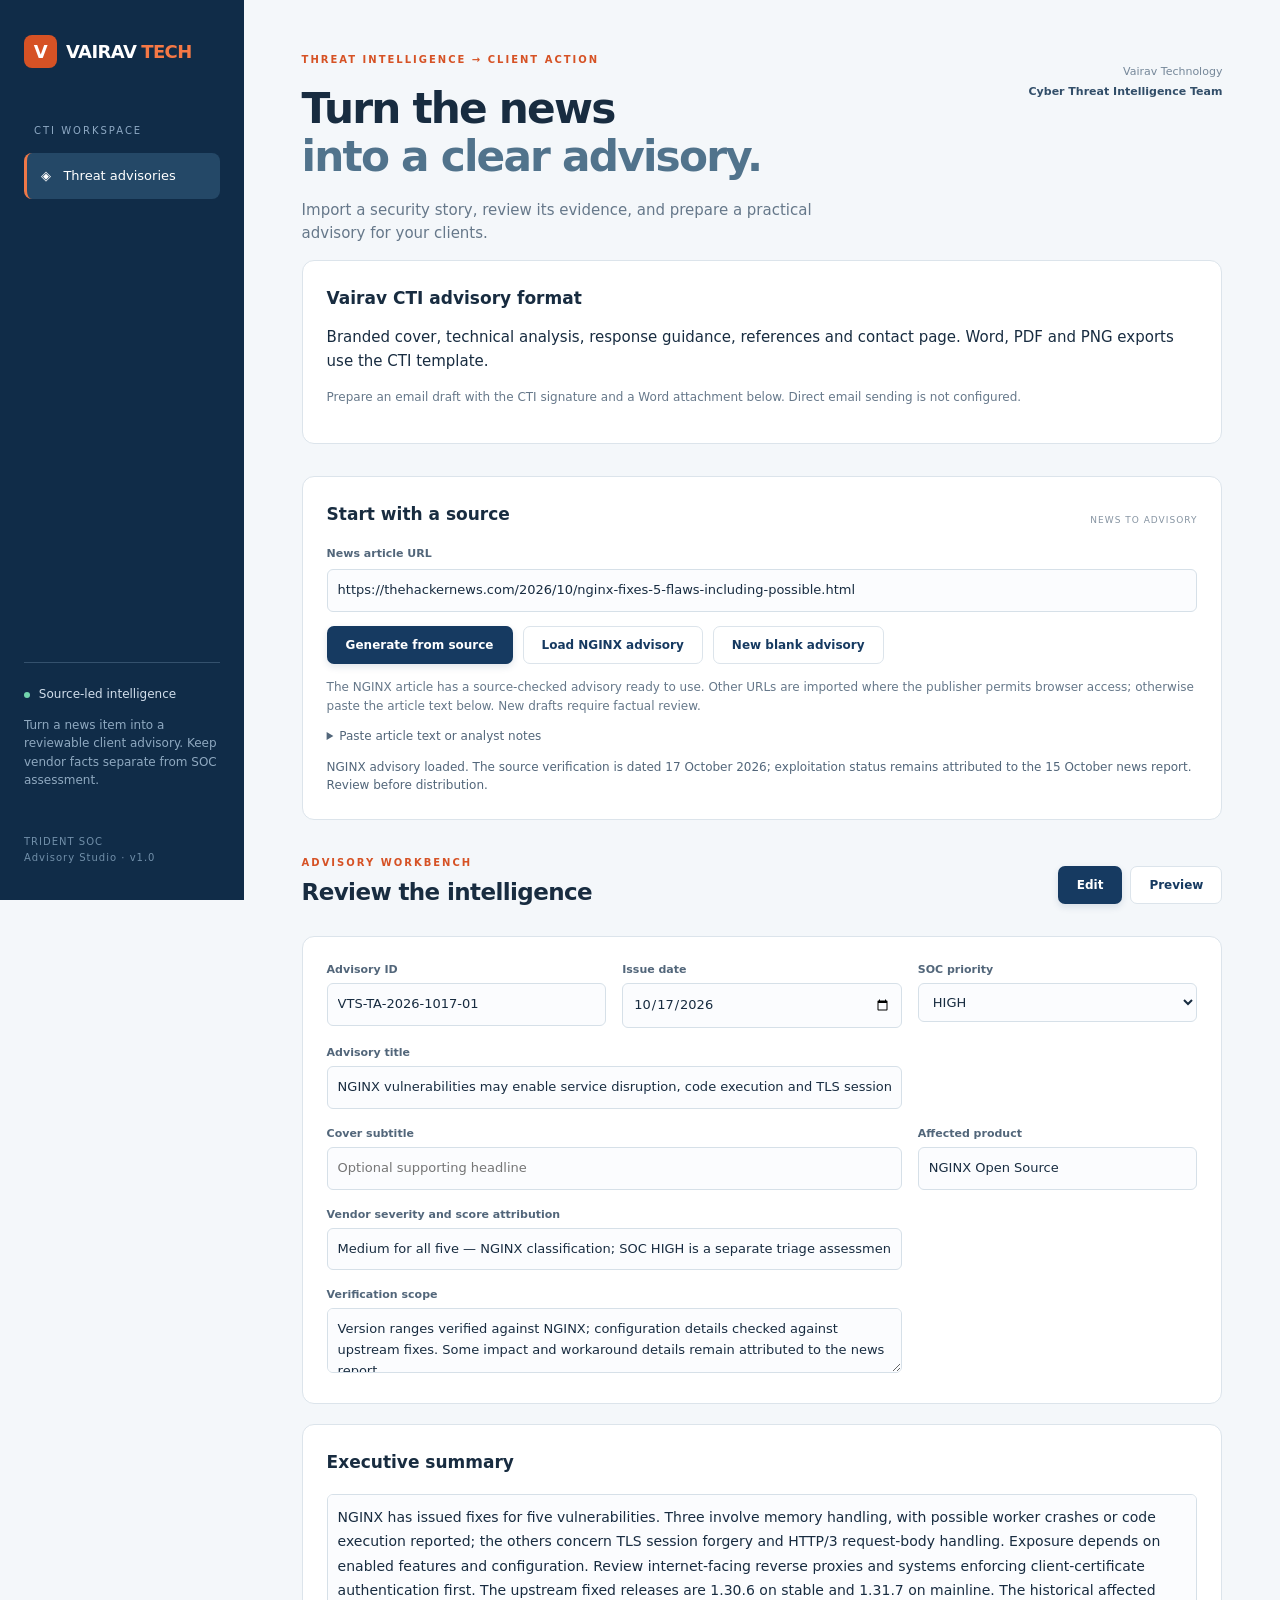
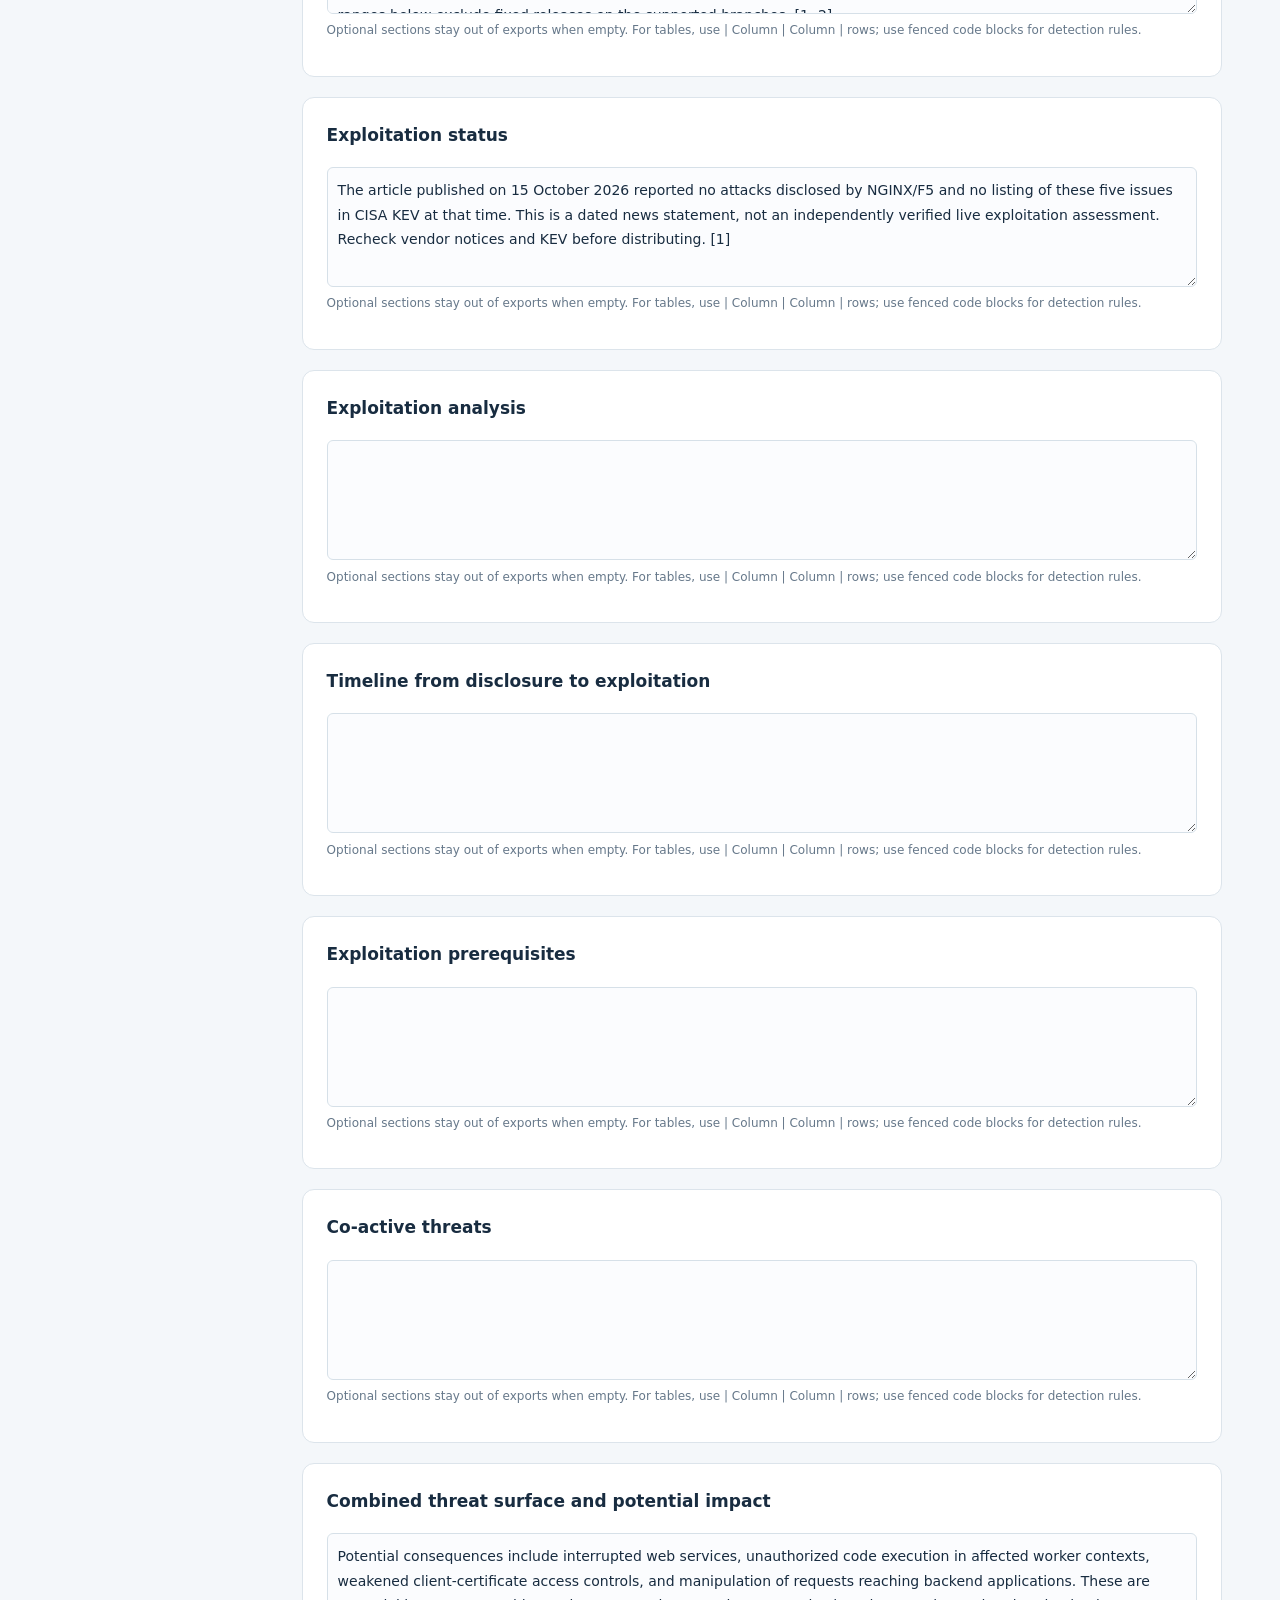
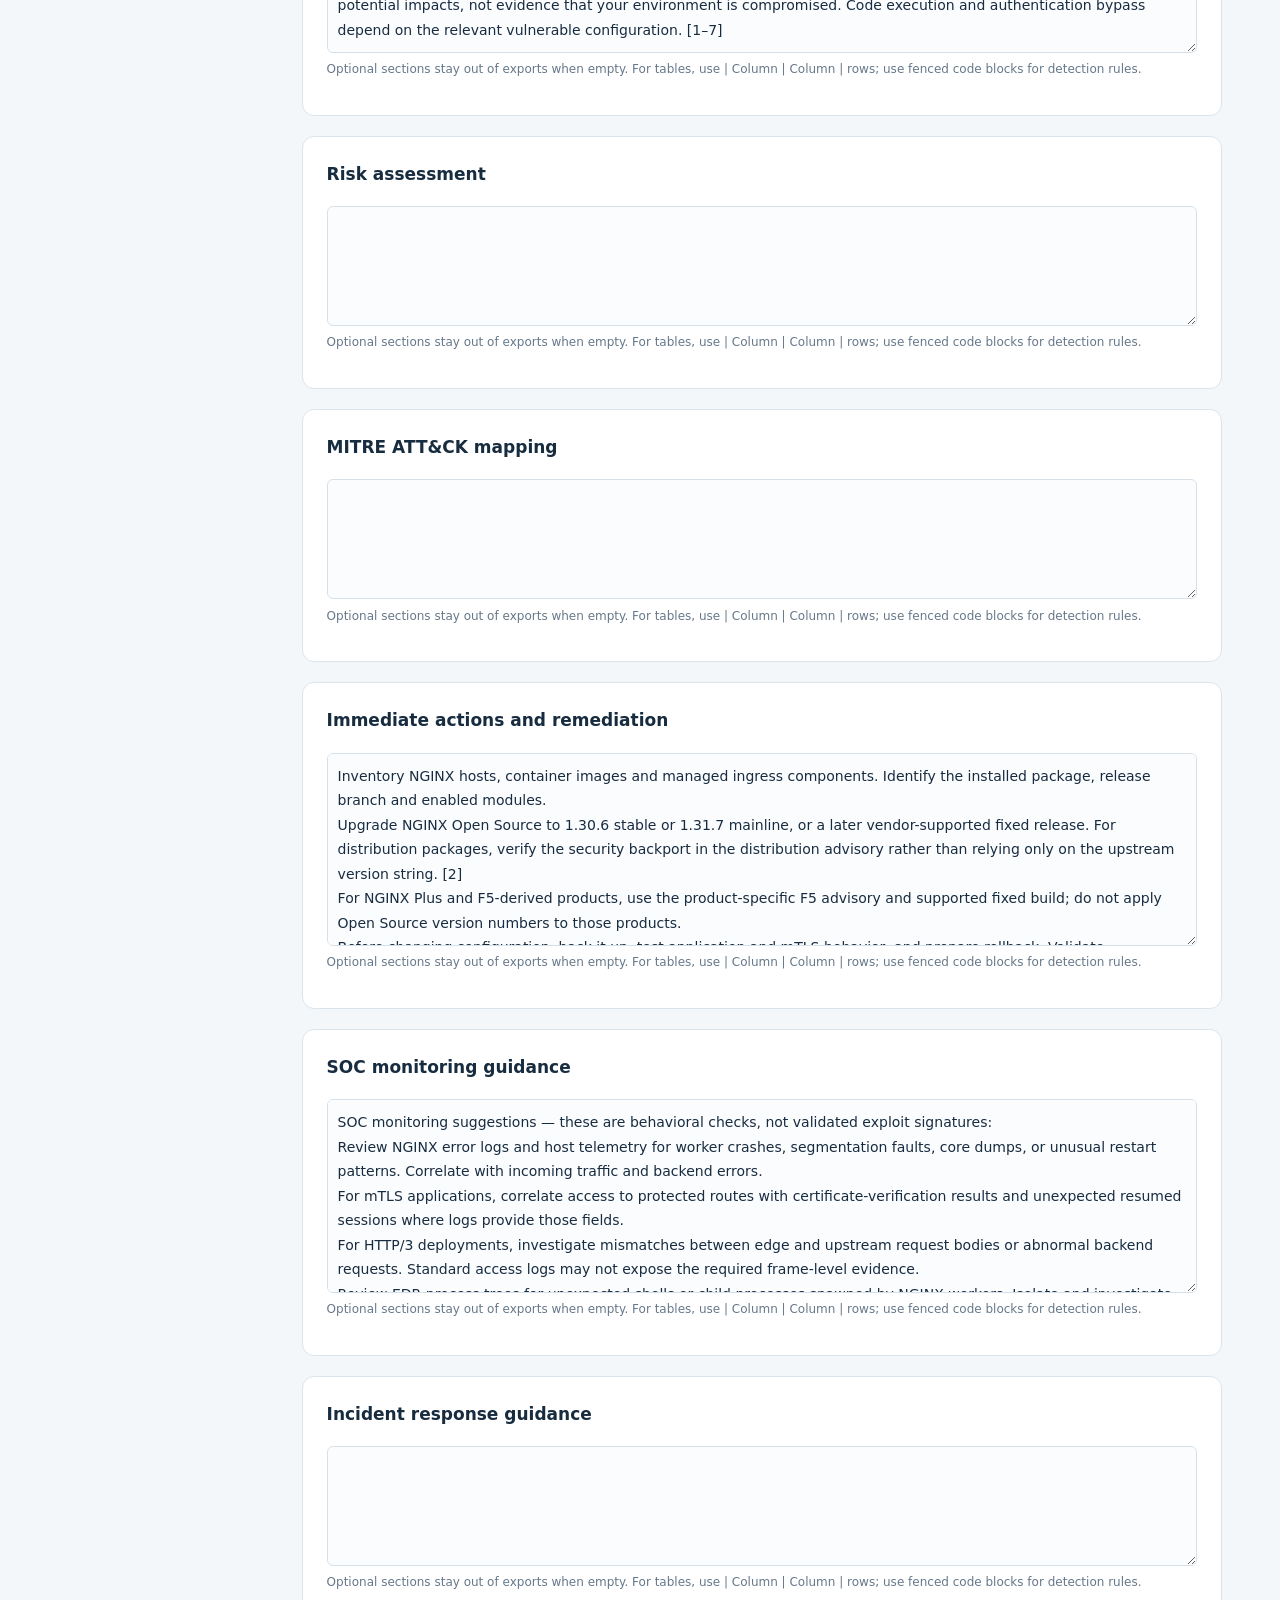
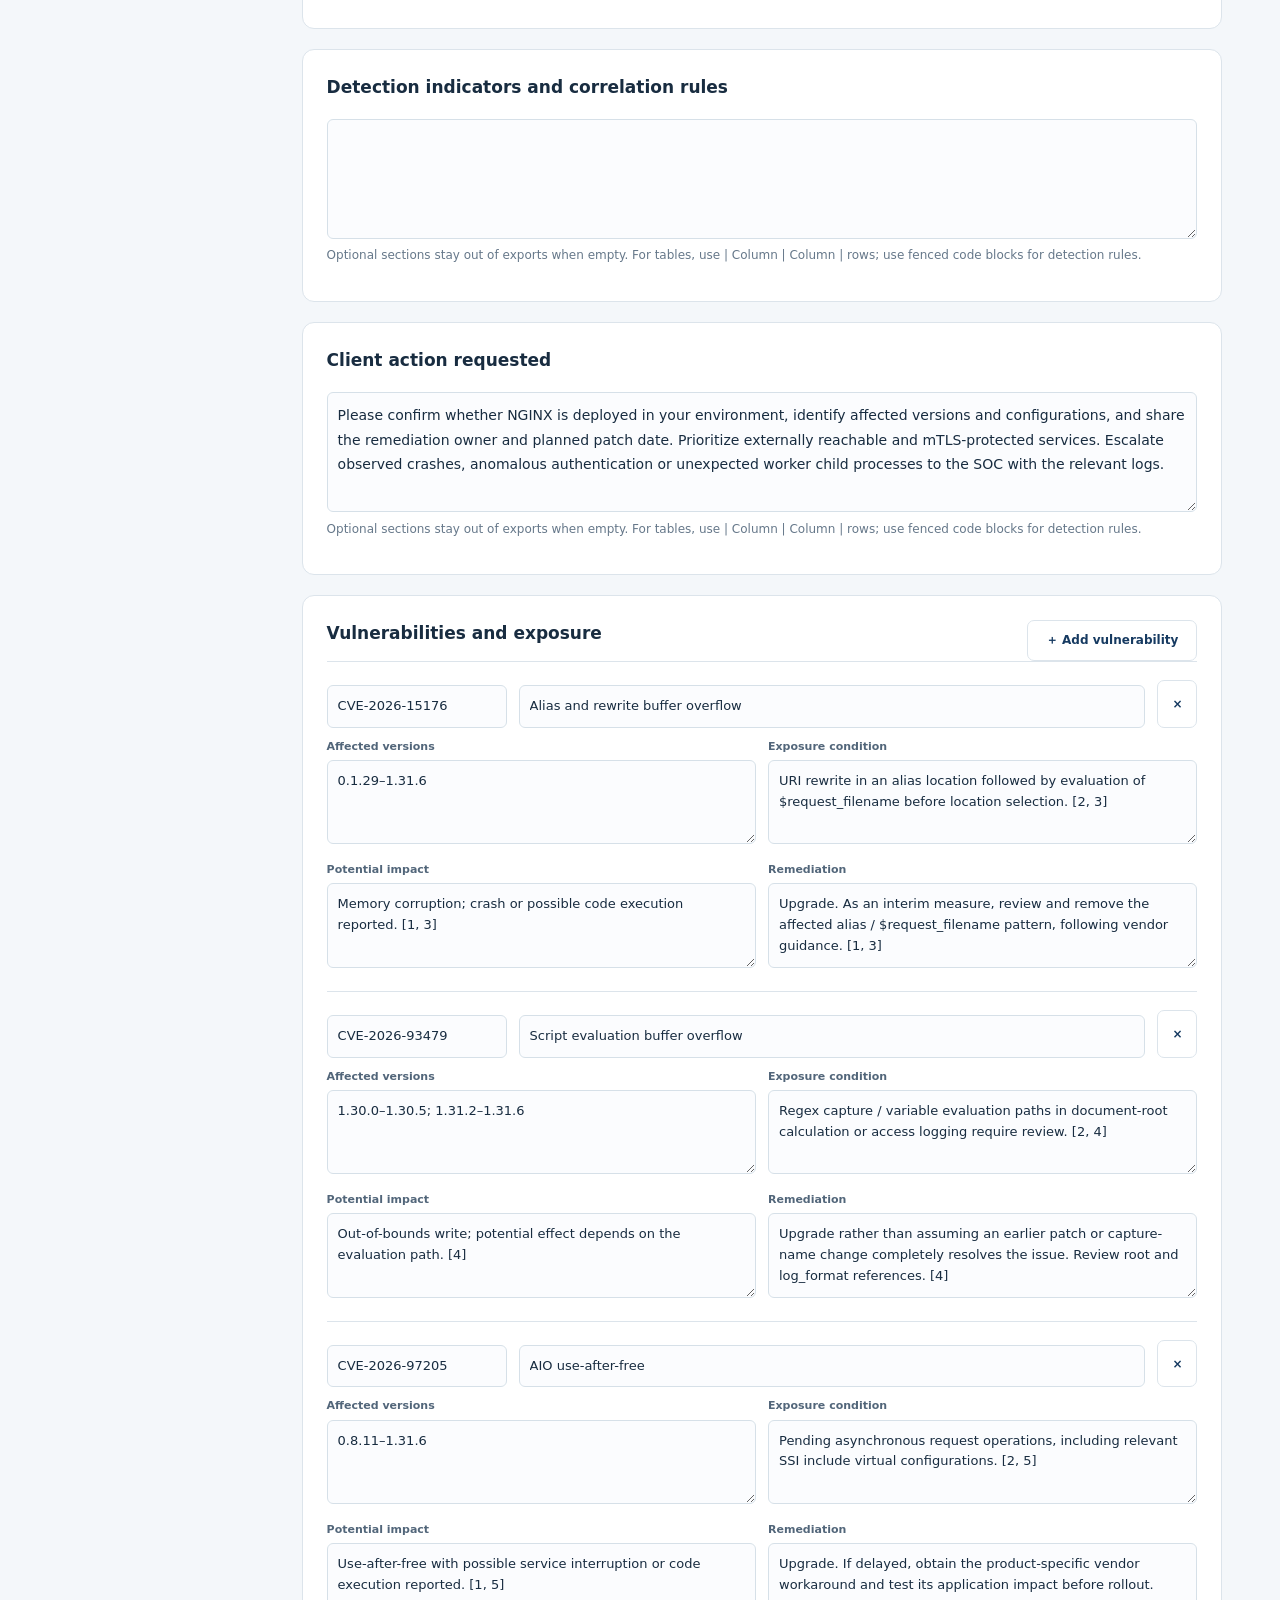
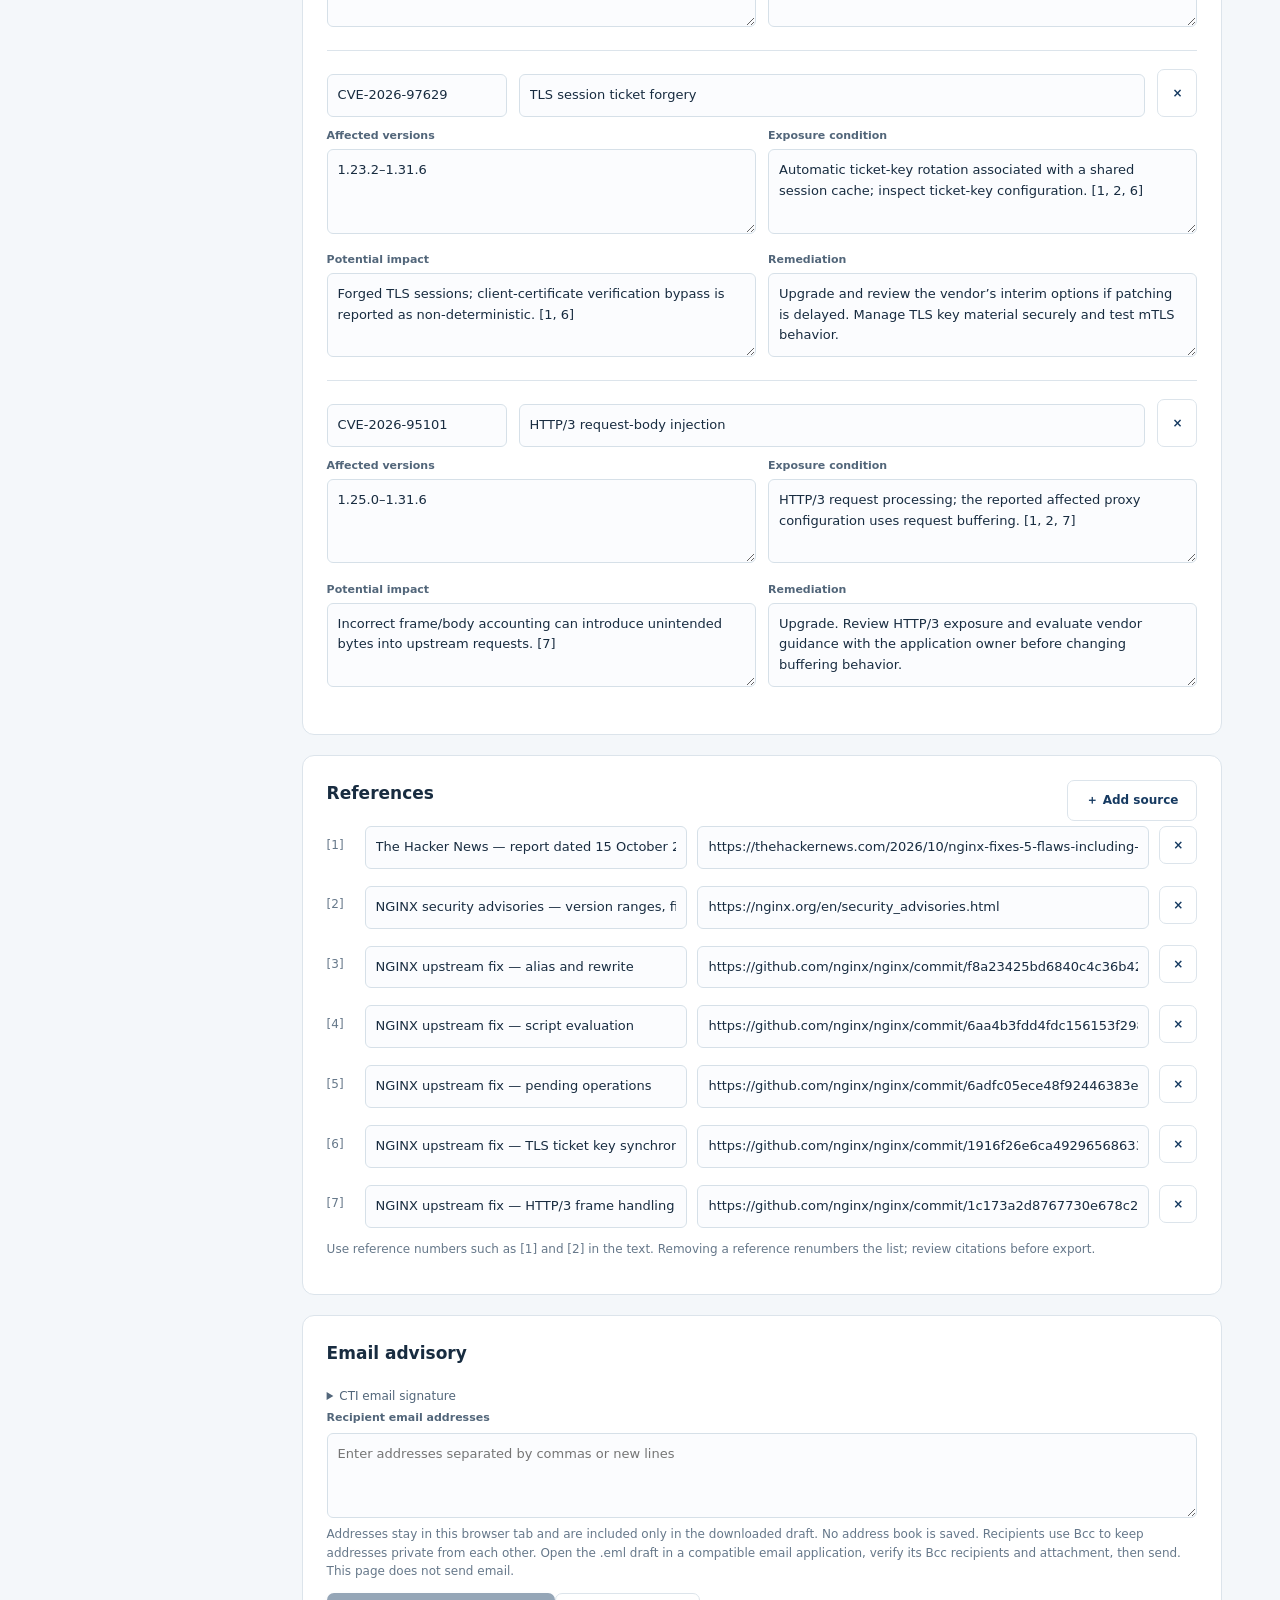
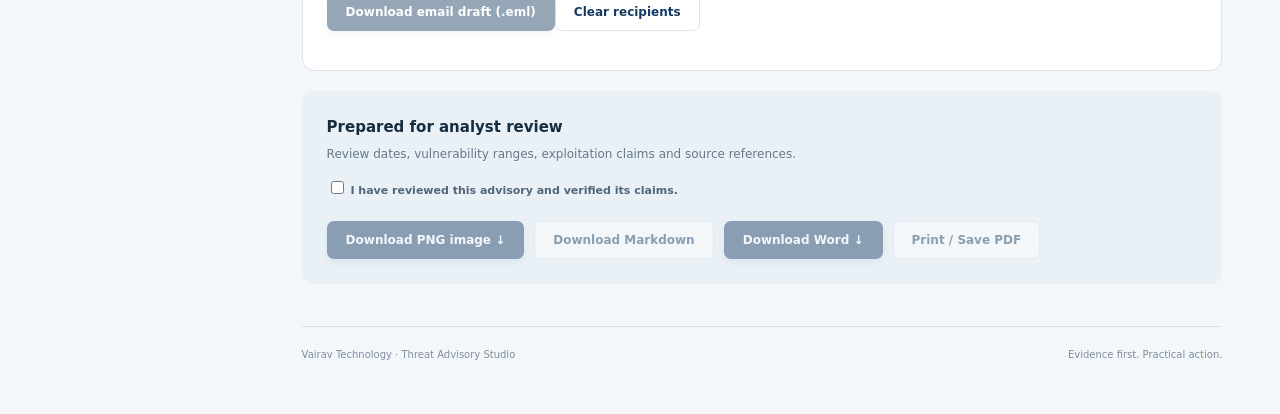
==== commit 05f5ee13: "Use approved CTI email signature and full confidentiality disclaimer" ====
--- a/advisory.html
+++ b/advisory.html
@@ -7,5 +7,5 @@
 <div id="sections"></div><section class="panel"><div class="panel-title"><h3>Vulnerabilities and exposure</h3><button class="button ghost" id="addCve">＋ Add vulnerability</button></div><div id="vulnerabilities"></div></section>
 <section class="panel"><div class="panel-title"><h3>References</h3><button class="button ghost" id="addSource">＋ Add source</button></div><div id="sources"></div><p class="hint">Use reference numbers such as [1] and [2] in the text. Removing a reference renumbers the list; review citations before export.</p></section></div>
 <section id="previewView" class="panel advisory-preview" hidden></section>
-<section class="panel"><h3>Email advisory</h3><label>Recipient email addresses<textarea id="emailRecipients" rows="3" autocomplete="off" placeholder="Enter addresses separated by commas or new lines"></textarea></label><p class="hint">Addresses stay in this browser tab and are included only in the downloaded draft. No address book is saved. Recipients use Bcc to keep addresses private from each other. Open the .eml draft in a compatible email application, verify its Bcc recipients and attachment, then send. This page does not send email.</p><button id="emailDraft" class="button primary" disabled>Download email draft (.eml)</button><button id="clearRecipients" class="button ghost">Clear recipients</button><p id="emailStatus" role="status"></p></section><section class="export-bar"><div><b>Prepared for analyst review</b><p>Review dates, vulnerability ranges, exploitation claims and source references.</p><label><input id="reviewed" type="checkbox"> I have reviewed this advisory and verified its claims.</label></div><div class="export-buttons"><button id="png" class="button primary" disabled>Download PNG image ↓</button><button id="markdown" class="button ghost" disabled>Download Markdown</button><button id="word" class="button primary" disabled>Download Word ↓</button><button id="pdf" class="button ghost" disabled>Print / Save PDF</button></div><div id="exportMessage" role="status" aria-live="polite"></div></section>
+<section class="panel"><h3>Email advisory</h3><details><summary>CTI email signature</summary><div id="emailSignature"></div></details><label>Recipient email addresses<textarea id="emailRecipients" rows="3" autocomplete="off" placeholder="Enter addresses separated by commas or new lines"></textarea></label><p class="hint">Addresses stay in this browser tab and are included only in the downloaded draft. No address book is saved. Recipients use Bcc to keep addresses private from each other. Open the .eml draft in a compatible email application, verify its Bcc recipients and attachment, then send. This page does not send email.</p><button id="emailDraft" class="button primary" disabled>Download email draft (.eml)</button><button id="clearRecipients" class="button ghost">Clear recipients</button><p id="emailStatus" role="status"></p></section><section class="export-bar"><div><b>Prepared for analyst review</b><p>Review dates, vulnerability ranges, exploitation claims and source references.</p><label><input id="reviewed" type="checkbox"> I have reviewed this advisory and verified its claims.</label></div><div class="export-buttons"><button id="png" class="button primary" disabled>Download PNG image ↓</button><button id="markdown" class="button ghost" disabled>Download Markdown</button><button id="word" class="button primary" disabled>Download Word ↓</button><button id="pdf" class="button ghost" disabled>Print / Save PDF</button></div><div id="exportMessage" role="status" aria-live="polite"></div></section>
 <footer>Vairav Technology · Threat Advisory Studio<span>Evidence first. Practical action.</span></footer></main></body></html>
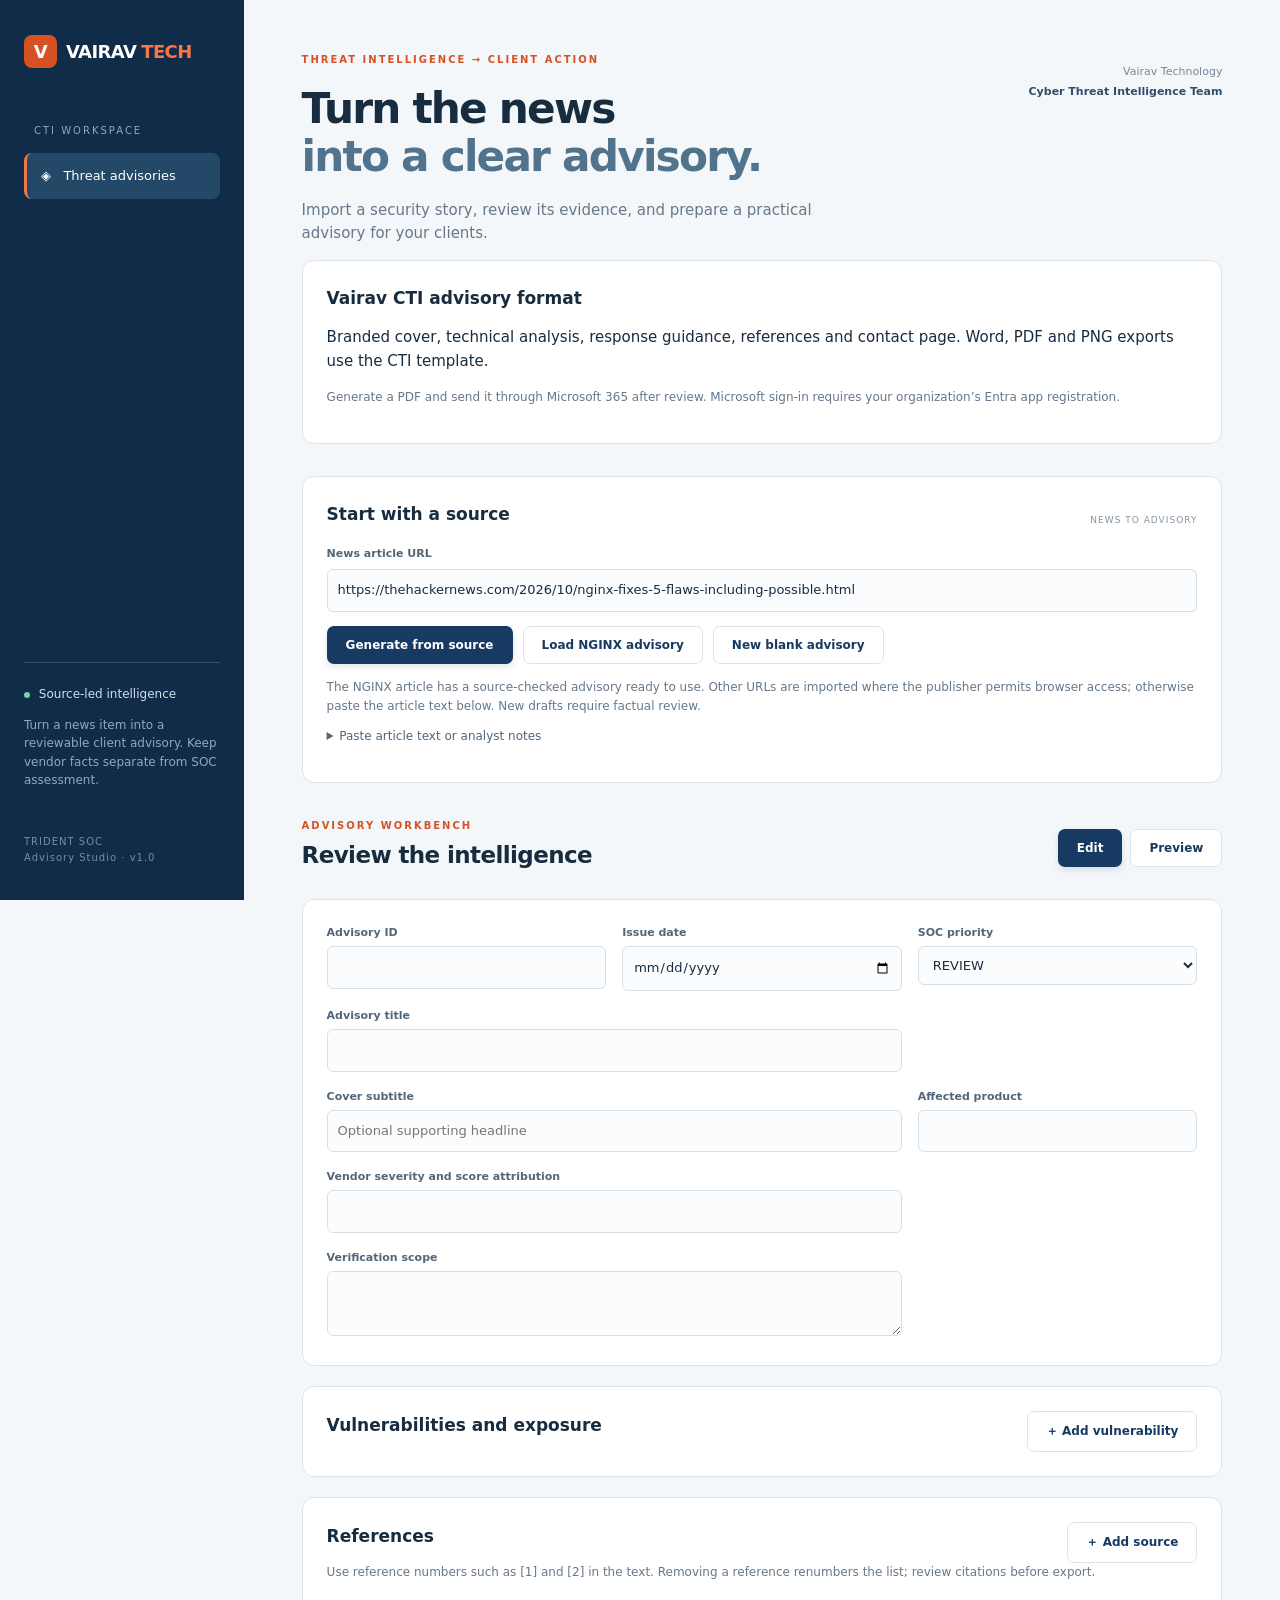
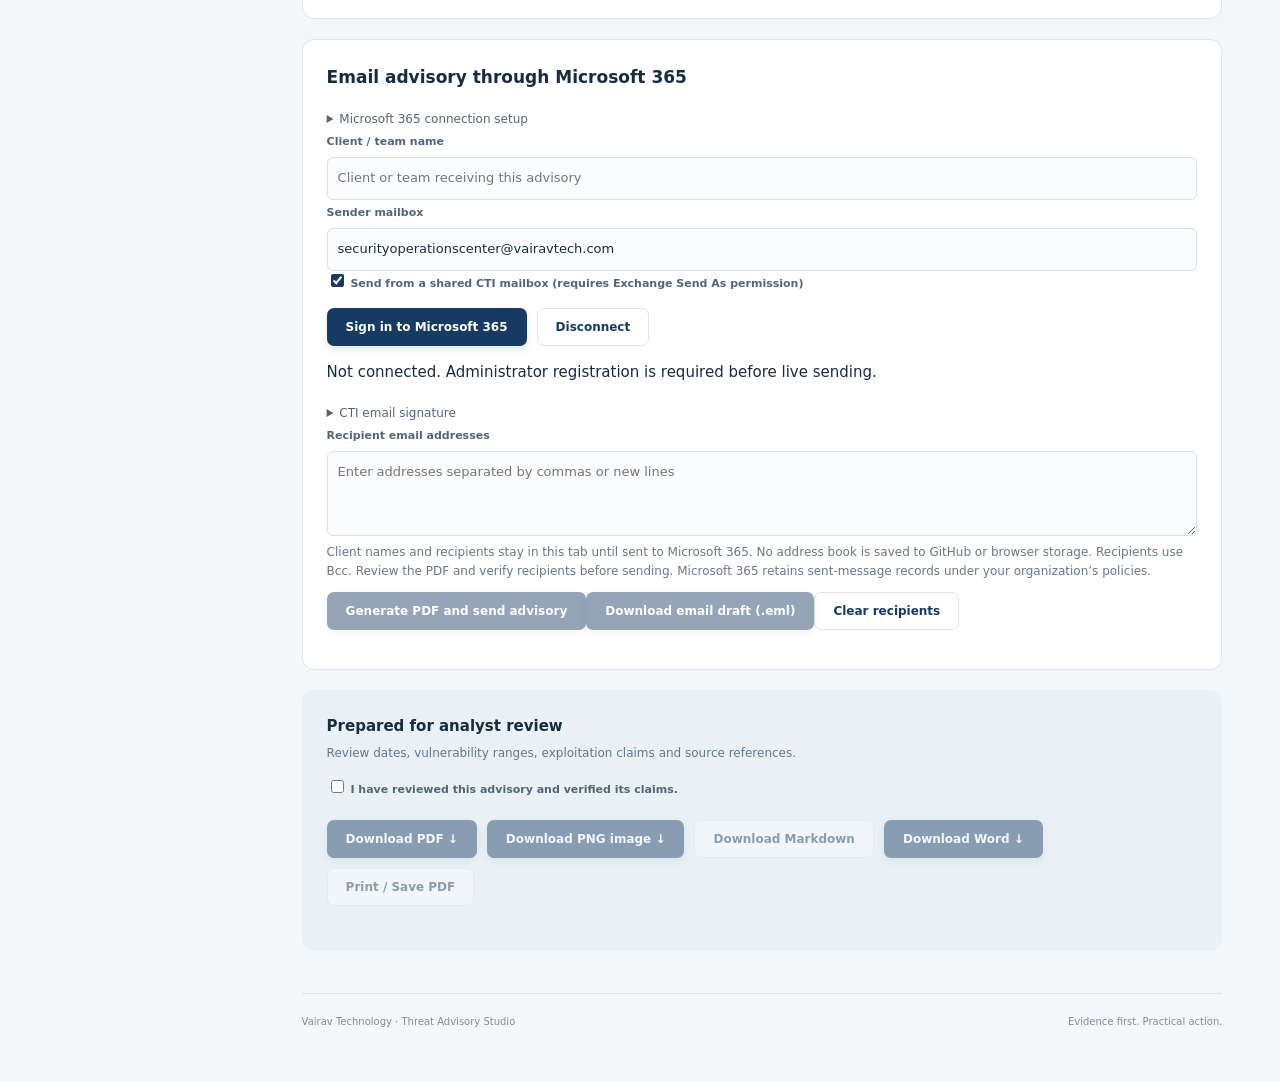
==== commit f7b1841c: "Add Microsoft 365 PDF advisory sending with PKCE sign-in and private Bcc recipients" ====
--- a/advisory.html
+++ b/advisory.html
@@ -1,11 +1,11 @@
 <!doctype html><html lang="en"><head><meta charset="utf-8"><meta name="viewport" content="width=device-width,initial-scale=1"><title>Vairav | Threat Advisory Studio</title><meta name="description" content="Create reviewable threat advisories from security news, with source references, affected products and recommended actions."><link rel="stylesheet" href="style.css"><link rel="stylesheet" href="advisory.css"><script defer src="vendor/jszip.min.js"></script><script type="module" src="advisory.mjs"></script></head><body>
 <aside><a class="brand" href="advisory.html"><span class="brandmark">V</span>VAIRAV<span class="orange">TECH</span></a><div class="workspace">CTI WORKSPACE</div><a class="nav selected" href="advisory.html">◈ &nbsp; Threat advisories</a><div class="side-note"><span class="dot"></span> Source-led intelligence<p>Turn a news item into a reviewable client advisory. Keep vendor facts separate from SOC assessment.</p></div><small>TRIDENT SOC<br>Advisory Studio · v1.0</small></aside>
 <main><header><div><div class="eyebrow">THREAT INTELLIGENCE → CLIENT ACTION</div><h1>Turn the news<br><span>into a clear advisory.</span></h1><p>Import a security story, review its evidence, and prepare a practical advisory for your clients.</p></div><div class="headerbadge">Vairav Technology<br><b>Cyber Threat Intelligence Team</b></div></header>
-<section class="panel"><h3>Vairav CTI advisory format</h3><p>Branded cover, technical analysis, response guidance, references and contact page. Word, PDF and PNG exports use the CTI template.</p><p class="hint">Prepare an email draft with the CTI signature and a Word attachment below. Direct email sending is not configured.</p></section><section class="panel source-panel"><div class="panel-title"><h3>Start with a source</h3><span>NEWS TO ADVISORY</span></div><label>News article URL<input id="newsUrl" type="url" placeholder="https://…" value="https://thehackernews.com/2026/10/nginx-fixes-5-flaws-including-possible.html"></label><div class="source-actions"><button class="button primary" id="import">Generate from source</button><button class="button ghost" id="sample">Load NGINX advisory</button><button class="button ghost" id="blank">New blank advisory</button></div><p class="hint">The NGINX article has a source-checked advisory ready to use. Other URLs are imported where the publisher permits browser access; otherwise paste the article text below. New drafts require factual review.</p><details id="pasteDetails"><summary>Paste article text or analyst notes</summary><textarea id="article" rows="7" placeholder="Paste the article’s relevant paragraphs here. Do not include credentials or confidential client data."></textarea><button class="button ghost" id="fromText">Build draft from pasted text</button></details><div id="notice" role="status" aria-live="polite"></div></section>
+<section class="panel"><h3>Vairav CTI advisory format</h3><p>Branded cover, technical analysis, response guidance, references and contact page. Word, PDF and PNG exports use the CTI template.</p><p class="hint">Generate a PDF and send it through Microsoft 365 after review. Microsoft sign-in requires your organization’s Entra app registration.</p></section><section class="panel source-panel"><div class="panel-title"><h3>Start with a source</h3><span>NEWS TO ADVISORY</span></div><label>News article URL<input id="newsUrl" type="url" placeholder="https://…" value="https://thehackernews.com/2026/10/nginx-fixes-5-flaws-including-possible.html"></label><div class="source-actions"><button class="button primary" id="import">Generate from source</button><button class="button ghost" id="sample">Load NGINX advisory</button><button class="button ghost" id="blank">New blank advisory</button></div><p class="hint">The NGINX article has a source-checked advisory ready to use. Other URLs are imported where the publisher permits browser access; otherwise paste the article text below. New drafts require factual review.</p><details id="pasteDetails"><summary>Paste article text or analyst notes</summary><textarea id="article" rows="7" placeholder="Paste the article’s relevant paragraphs here. Do not include credentials or confidential client data."></textarea><button class="button ghost" id="fromText">Build draft from pasted text</button></details><div id="notice" role="status" aria-live="polite"></div></section>
 <div class="section-heading"><div><div class="eyebrow">ADVISORY WORKBENCH</div><h2>Review the intelligence</h2></div><div class="tabs"><button id="editTab" class="button primary">Edit</button><button id="previewTab" class="button ghost">Preview</button></div></div>
 <div id="editView"><section class="panel metadata"><label>Advisory ID<input id="advId"></label><label>Issue date<input id="advDate" type="date"></label><label>SOC priority<select id="priority"><option>REVIEW</option><option>LOW</option><option>MEDIUM</option><option>HIGH</option><option>CRITICAL</option></select></label><label class="wide">Advisory title<input id="title"></label><label class="wide">Cover subtitle<input id="subtitle" placeholder="Optional supporting headline"></label><label>Affected product<input id="product"></label><label class="wide">Vendor severity and score attribution<input id="vendorSeverity"></label><label class="wide">Verification scope<textarea id="confidence" rows="2"></textarea></label></section>
 <div id="sections"></div><section class="panel"><div class="panel-title"><h3>Vulnerabilities and exposure</h3><button class="button ghost" id="addCve">＋ Add vulnerability</button></div><div id="vulnerabilities"></div></section>
 <section class="panel"><div class="panel-title"><h3>References</h3><button class="button ghost" id="addSource">＋ Add source</button></div><div id="sources"></div><p class="hint">Use reference numbers such as [1] and [2] in the text. Removing a reference renumbers the list; review citations before export.</p></section></div>
 <section id="previewView" class="panel advisory-preview" hidden></section>
-<section class="panel"><h3>Email advisory</h3><details><summary>CTI email signature</summary><div id="emailSignature"></div></details><label>Recipient email addresses<textarea id="emailRecipients" rows="3" autocomplete="off" placeholder="Enter addresses separated by commas or new lines"></textarea></label><p class="hint">Addresses stay in this browser tab and are included only in the downloaded draft. No address book is saved. Recipients use Bcc to keep addresses private from each other. Open the .eml draft in a compatible email application, verify its Bcc recipients and attachment, then send. This page does not send email.</p><button id="emailDraft" class="button primary" disabled>Download email draft (.eml)</button><button id="clearRecipients" class="button ghost">Clear recipients</button><p id="emailStatus" role="status"></p></section><section class="export-bar"><div><b>Prepared for analyst review</b><p>Review dates, vulnerability ranges, exploitation claims and source references.</p><label><input id="reviewed" type="checkbox"> I have reviewed this advisory and verified its claims.</label></div><div class="export-buttons"><button id="png" class="button primary" disabled>Download PNG image ↓</button><button id="markdown" class="button ghost" disabled>Download Markdown</button><button id="word" class="button primary" disabled>Download Word ↓</button><button id="pdf" class="button ghost" disabled>Print / Save PDF</button></div><div id="exportMessage" role="status" aria-live="polite"></div></section>
+<section class="panel"><h3>Email advisory through Microsoft 365</h3><details><summary>Microsoft 365 connection setup</summary><p>One-time setup by your Microsoft 365 administrator. Enter public registration IDs, never a password or client secret.</p><label>Directory (tenant) ID<input id="tenantId" autocomplete="off" placeholder="Tenant UUID"></label><label>Application (client) ID<input id="clientId" autocomplete="off" placeholder="Application UUID"></label><p>Register this SPA redirect URI:<br><code id="redirectUri"></code></p><p><a href="MICROSOFT365-SETUP.md" target="_blank" rel="noopener">Administrator setup instructions</a></p></details><label>Client / team name<input id="clientName" autocomplete="off" placeholder="Client or team receiving this advisory"></label><label>Sender mailbox<input id="senderMailbox" type="email" value="securityoperationscenter@vairavtech.com" autocomplete="off"></label><label><input id="sharedMailbox" type="checkbox" checked> Send from a shared CTI mailbox (requires Exchange Send As permission)</label><div class="source-actions"><button id="connect365" class="button primary">Sign in to Microsoft 365</button><button id="disconnect365" class="button ghost">Disconnect</button></div><p id="m365Status" role="status">Not connected. Administrator registration is required before live sending.</p><details><summary>CTI email signature</summary><div id="emailSignature"></div></details><label>Recipient email addresses<textarea id="emailRecipients" rows="3" autocomplete="off" placeholder="Enter addresses separated by commas or new lines"></textarea></label><p class="hint">Client names and recipients stay in this tab until sent to Microsoft 365. No address book is saved to GitHub or browser storage. Recipients use Bcc. Review the PDF and verify recipients before sending. Microsoft 365 retains sent-message records under your organization’s policies.</p><button id="send365" class="button primary" disabled>Generate PDF and send advisory</button><button id="emailDraft" class="button primary" disabled>Download email draft (.eml)</button><button id="clearRecipients" class="button ghost">Clear recipients</button><p id="emailStatus" role="status"></p></section><section class="export-bar"><div><b>Prepared for analyst review</b><p>Review dates, vulnerability ranges, exploitation claims and source references.</p><label><input id="reviewed" type="checkbox"> I have reviewed this advisory and verified its claims.</label></div><div class="export-buttons"><button id="pdfDownload" class="button primary" disabled>Download PDF ↓</button><button id="png" class="button primary" disabled>Download PNG image ↓</button><button id="markdown" class="button ghost" disabled>Download Markdown</button><button id="word" class="button primary" disabled>Download Word ↓</button><button id="pdf" class="button ghost" disabled>Print / Save PDF</button></div><div id="exportMessage" role="status" aria-live="polite"></div></section>
 <footer>Vairav Technology · Threat Advisory Studio<span>Evidence first. Practical action.</span></footer></main></body></html>
